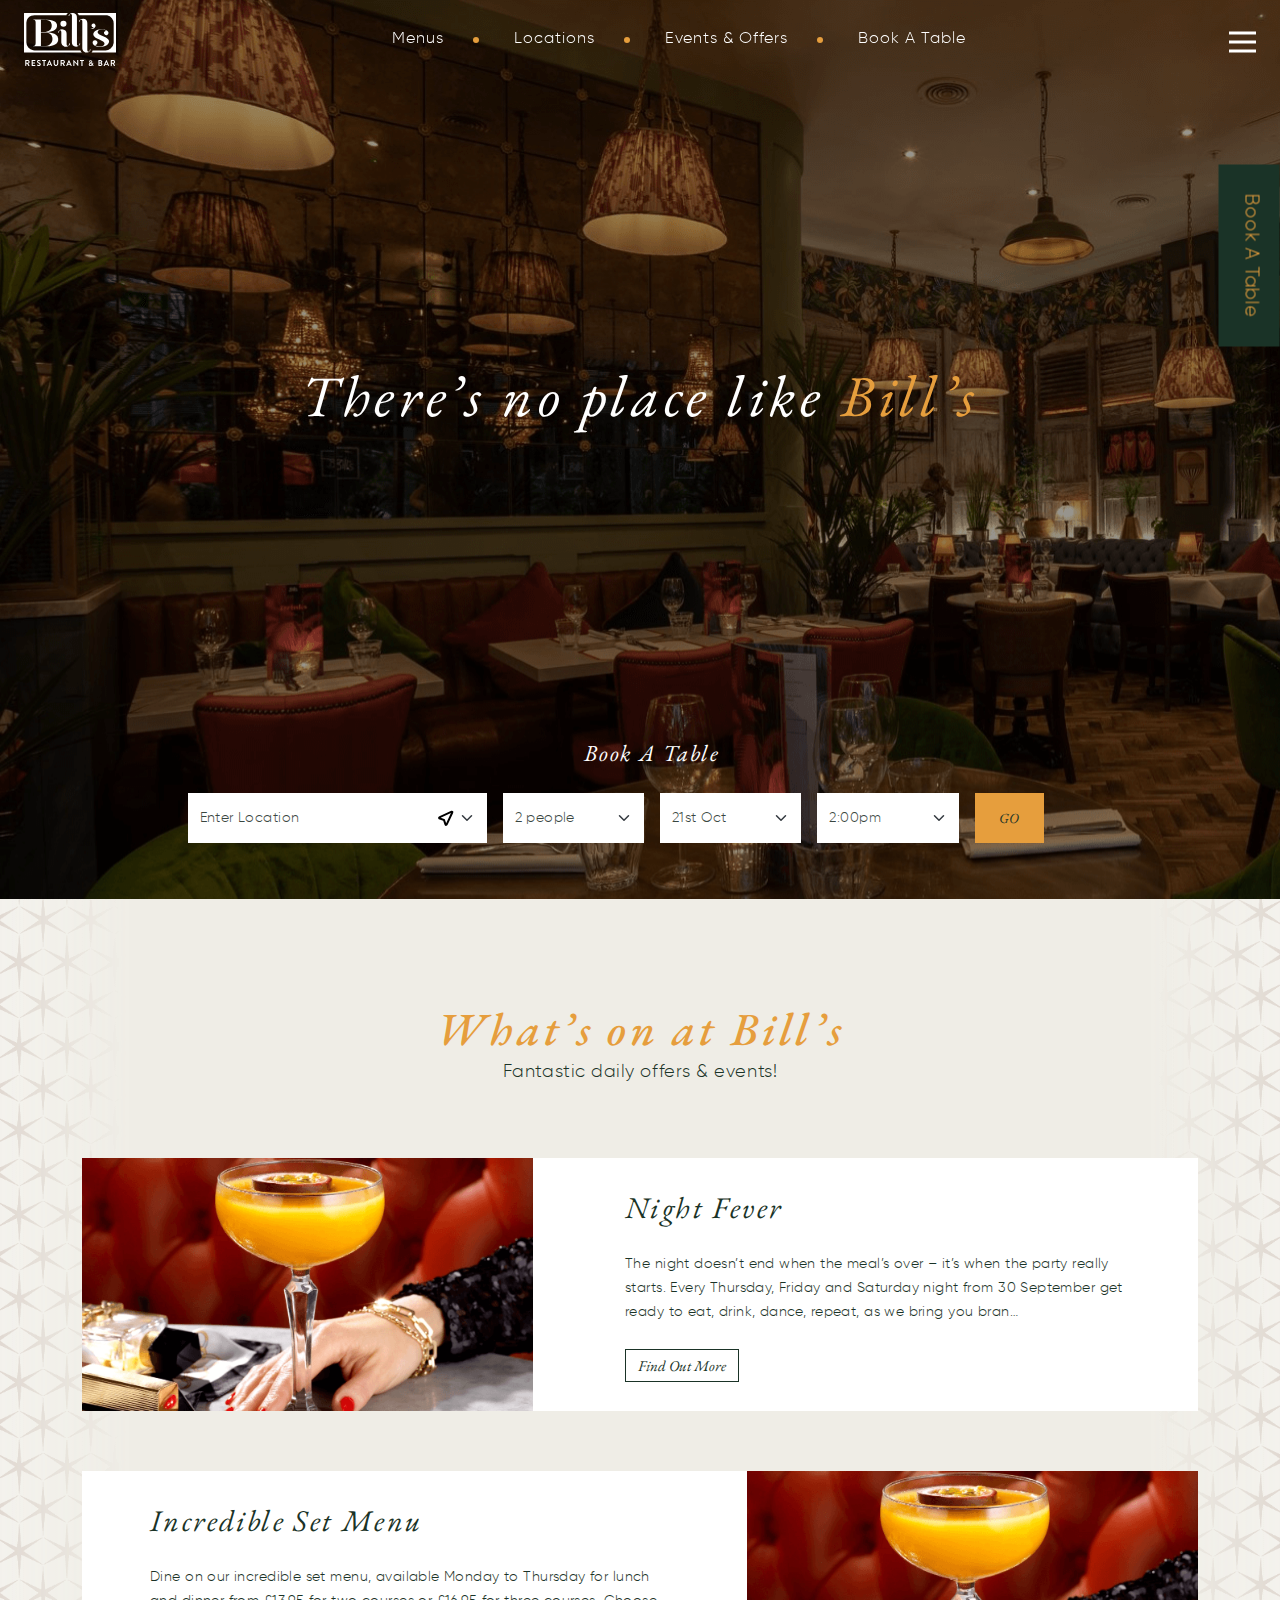
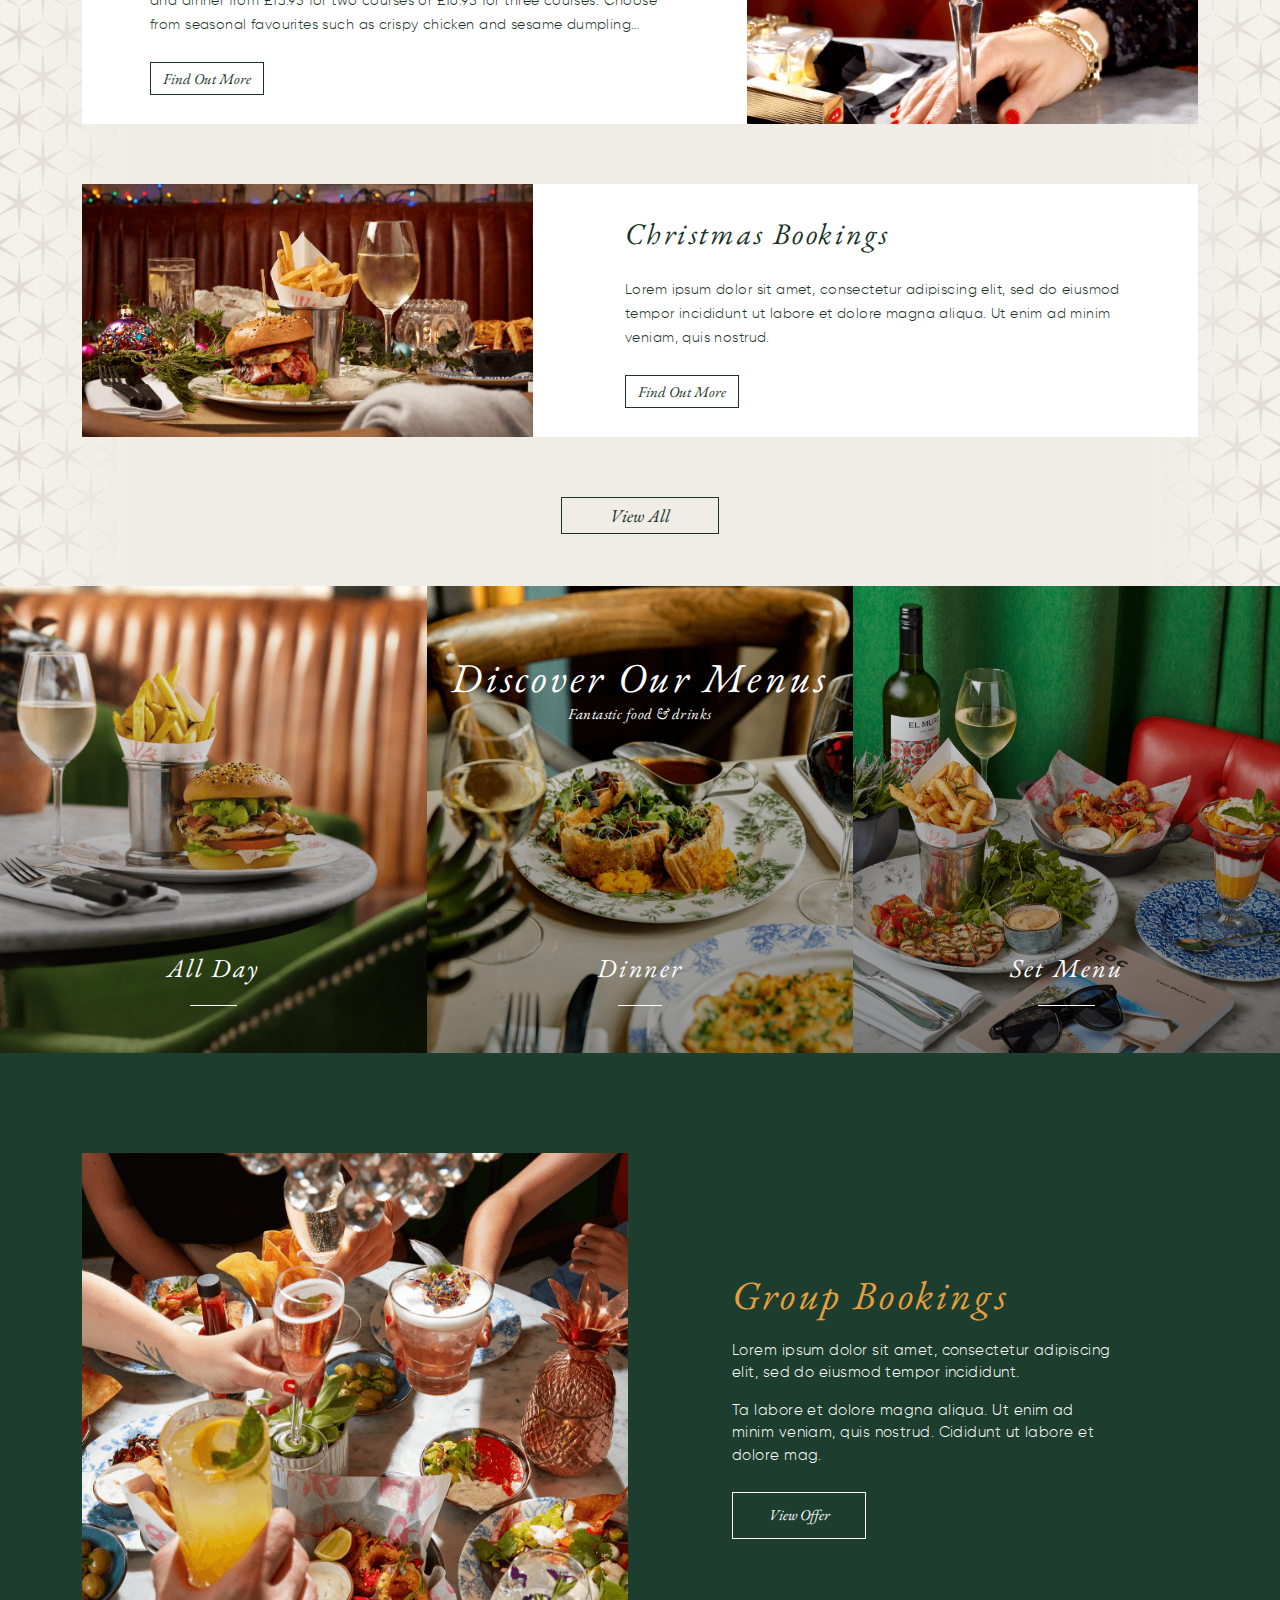
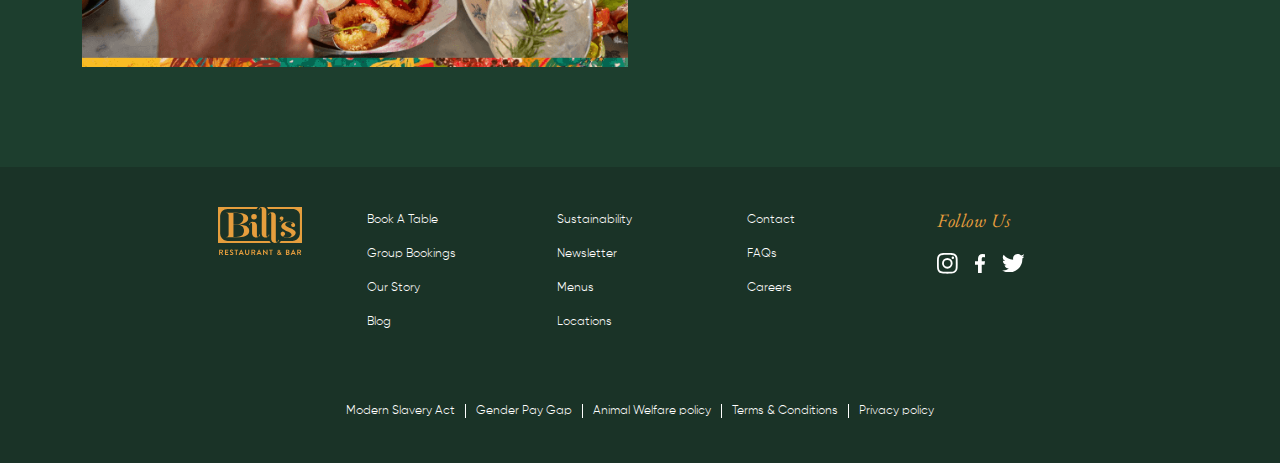
==== index.html @ 78ba0897 "Initial Commit" ====
<!DOCTYPE html>
<html>
	<head>
		<title>Bills</title>
		<meta charset="utf-8">
		<meta name="viewport" content="width=device-width, initial-scale=1, shrink-to-fit=no">
		<!-- <link rel="shortcut icon" href="images/favicon.ico" type="image/x-icon">
		<link rel="icon" href="images/favicon.png" type="image/x-icon"> -->
		<link rel="stylesheet" type="text/css" href="css/bootstrap.min.css">
		<link rel="stylesheet" type="text/css" href="css/stylesheet.css">
		<script type="text/javascript" src="js/jquery-1.12.4.js"></script>
		<script type="text/javascript" src="js/bootstrap.min.js"></script>
		<!-- <script type="text/javascript" src="https://cdnjs.cloudflare.com/ajax/libs/bootstrap-datepicker/1.3.0/js/bootstrap-datepicker.js"></script> -->
		<link href="css/datepicker.css" rel="stylesheet" type="text/css" />
		<!-- <link href="https://cdnjs.cloudflare.com/ajax/libs/bootstrap-datepicker/1.3.0/css/datepicker.css" rel="stylesheet" type="text/css" /> -->
		<script src="js/bootstrap-datepicker.js"></script>
		<!-- <script src="https://cdnjs.cloudflare.com/ajax/libs/bootstrap-datepicker/1.3.0/js/bootstrap-datepicker.js"></script> -->
	</head>
	<body>
		<header>
			<div class="container">
				<div class="row">
					<div class="col-12 col-sm-12 col-md-12  col-lg-12">
						<nav id="navbar_top" class="navbar navbar-light bg-light fixed-top ">
							<div class="container-fluid">
								<a class="navbar-brand" href="javascript:void(0)"><img src="images/logo-header.svg" alt="" /></a>
								<ul class="custom-nav">
									<li> <a href="javascript:void(0)">Menus</a></li>
									<li> <a href="javascript:void(0)">Locations</a></li>
									<li> <a href="javascript:void(0)">Events &#38; Offers</a></li>
									<li> <a href="javascript:void(0)">Book A Table</a></li>
								</ul>
								<button class="navbar-toggler" type="button" data-bs-toggle="offcanvas" data-bs-target="#offcanvasNavbar" aria-controls="offcanvasNavbar">
								<!-- <span class="navbar-toggler-icon"></span> -->
								<img src="images/menu-bar-icon.svg" alt="" />
								</button>
								<div class="offcanvas offcanvas-end" tabindex="-1" id="offcanvasNavbar" aria-labelledby="offcanvasNavbarLabel">
									<div class="offcanvas-header">
										<h5 class="offcanvas-title" id="offcanvasNavbarLabel"></h5>
										<img class="btn-close text-reset" src="images/menu-bar-close-icon.svg" alt="" data-bs-dismiss="offcanvas" aria-label="Close" />
										<!-- <button type="button" class="btn-close text-reset" data-bs-dismiss="offcanvas" aria-label="Close"></button> -->
									</div>
									<div class="offcanvas-body">
										<ul class="navbar-nav justify-content-end flex-grow-1 pe-3">
											<li class="menu-item">
												<a class="nav-link active" aria-current="page" href="javascript:void(0)">Book A Table</a>
											</li>
											<li class="menu-item">
												<a class="nav-link" href="javascript:void(0)">Menus</a>
											</li>
											<li class="menu-item">
												<a class="nav-link" href="javascript:void(0)">Group Bookings</a>
											</li>
											<li class="menu-item">
												<a class="nav-link" href="javascript:void(0)">Night Fever</a>
											</li>
											<li class="menu-item">
												<a class="nav-link" href="javascript:void(0)">Christmas</a>
											</li>
											<li class="menu-item">
												<a class="nav-link" href="javascript:void(0)">Blog</a>
											</li>
											<li class="menu-item">
												<a class="nav-link" href="javascript:void(0)">The Caring Family Foundation</a>
											</li>
											<li class="menu-item">
												<a class="nav-link" href="javascript:void(0)">Careers</a>
											</li>
											<li class="menu-item">
												<a class="nav-link" href="javascript:void(0)">Gift Cards</a>
											</li>
										</ul>
										<ul class="social-section">
											<li>
												<a href="javascript:void(0)">
													<svg xmlns="http://www.w3.org/2000/svg" width="20.671" height="20.671" viewBox="0 0 20.671 20.671">
														<path id="Icon_simple-instagram" data-name="Icon simple-instagram" d="M10.336,0C7.528,0,7.177.013,6.075.062A7.621,7.621,0,0,0,3.566.543,5.061,5.061,0,0,0,1.735,1.735,5.043,5.043,0,0,0,.543,3.566,7.6,7.6,0,0,0,.062,6.075C.01,7.177,0,7.528,0,10.336S.013,13.494.062,14.6a7.626,7.626,0,0,0,.481,2.509,5.069,5.069,0,0,0,1.192,1.831,5.054,5.054,0,0,0,1.831,1.192,7.631,7.631,0,0,0,2.509.481c1.1.052,1.453.062,4.261.062s3.158-.013,4.261-.062a7.649,7.649,0,0,0,2.509-.481,5.282,5.282,0,0,0,3.023-3.023,7.626,7.626,0,0,0,.481-2.509c.052-1.1.062-1.453.062-4.261s-.013-3.158-.062-4.261a7.644,7.644,0,0,0-.481-2.509,5.073,5.073,0,0,0-1.192-1.831A5.036,5.036,0,0,0,17.106.543,7.6,7.6,0,0,0,14.6.062C13.494.01,13.144,0,10.336,0Zm0,1.86c2.759,0,3.088.014,4.177.061a5.7,5.7,0,0,1,1.918.357A3.4,3.4,0,0,1,18.393,4.24a5.707,5.707,0,0,1,.356,1.918c.049,1.09.06,1.418.06,4.177s-.013,3.088-.064,4.177a5.817,5.817,0,0,1-.363,1.918,3.282,3.282,0,0,1-.774,1.19,3.225,3.225,0,0,1-1.189.772,5.749,5.749,0,0,1-1.925.356c-1.1.049-1.42.06-4.185.06s-3.089-.013-4.185-.064A5.861,5.861,0,0,1,4.2,18.383a3.2,3.2,0,0,1-1.188-.774,3.138,3.138,0,0,1-.775-1.189,5.866,5.866,0,0,1-.362-1.925c-.039-1.085-.053-1.42-.053-4.172s.014-3.089.053-4.187a5.859,5.859,0,0,1,.362-1.924,3.064,3.064,0,0,1,.775-1.189A3.057,3.057,0,0,1,4.2,2.249a5.721,5.721,0,0,1,1.913-.363c1.1-.039,1.421-.052,4.185-.052l.039.026Zm0,3.168a5.307,5.307,0,1,0,5.307,5.307A5.307,5.307,0,0,0,10.336,5.028Zm0,8.753a3.445,3.445,0,1,1,3.445-3.445A3.444,3.444,0,0,1,10.336,13.781Zm6.758-8.962a1.24,1.24,0,1,1-1.24-1.239A1.241,1.241,0,0,1,17.094,4.819Z" fill="#fff"/>
													</svg>
												</a>
											</li>
											<li>
												<a href="javascript:void(0)">
													<svg xmlns="http://www.w3.org/2000/svg" width="10.161" height="18.973" viewBox="0 0 10.161 18.973">
														<path id="Icon_awesome-facebook-f" data-name="Icon awesome-facebook-f" d="M11.105,10.672l.527-3.434H8.337V5.01a1.717,1.717,0,0,1,1.936-1.855h1.5V.232A18.265,18.265,0,0,0,9.112,0C6.4,0,4.625,1.645,4.625,4.622V7.239H1.609v3.434H4.625v8.3H8.337v-8.3Z" transform="translate(-1.609)" fill="#fff"/>
													</svg>
												</a>
											</li>
											<li>
												<a href="javascript:void(0)">
													<svg xmlns="http://www.w3.org/2000/svg" width="22.674" height="18.451" viewBox="0 0 22.674 18.451">
														<path id="Icon_ionic-logo-twitter" data-name="Icon ionic-logo-twitter" d="M24.088,6.686a9.4,9.4,0,0,1-2.672.735,4.668,4.668,0,0,0,2.047-2.575,9.244,9.244,0,0,1-2.955,1.129A4.651,4.651,0,0,0,12.46,9.156a4.554,4.554,0,0,0,.12,1.062A13.183,13.183,0,0,1,2.989,5.35a4.661,4.661,0,0,0,1.446,6.218,4.544,4.544,0,0,1-2.114-.581v.058a4.656,4.656,0,0,0,3.733,4.565,4.683,4.683,0,0,1-1.225.163,4.389,4.389,0,0,1-.874-.086A4.659,4.659,0,0,0,8.3,18.92a9.327,9.327,0,0,1-5.78,1.994,9.429,9.429,0,0,1-1.11-.067,13,13,0,0,0,7.121,2.1A13.157,13.157,0,0,0,21.781,9.7c0-.2,0-.4-.014-.6A9.47,9.47,0,0,0,24.088,6.686Z" transform="translate(-1.413 -4.5)" fill="#fff"/>
													</svg>
												</a>
											</li>
										</ul>
										<!-- 	<form class="d-flex">
												<input class="form-control me-2" type="search" placeholder="Search" aria-label="Search">
												<button class="btn btn-outline-success" type="submit">Search</button>
										</form> -->
									</div>
								</div>
							</div>
						</nav>
					</div>
				</div>
			</div>
		</header>
		<section class="section-top">
			<div class="bg-cover"></div>
			<div class="bg-overlay"></div>
			<div class="container">
				<div class="row justify-content-center align-items-center">
					<div class="col-md-12 col-lg-12 col-12">
						<!-- Heading -->
						<h1 class="text-white text-center mb-4 " >
						There’s no place like <span>Bill’s</span>
						</h1>
					</div>
				</div>
				<div class="form-section">
					<div class="title">Book A Table</div>
					<div class="row justify-content-center align-items-center">
						<div class="col-md-10">
							<form action="">
								<div class="row justify-content-center align-items-center">
									<div class="col-12 col-sm-4 col-md-4  col-lg-4">
										<div class="location-arrow">
											<select class="form-select " aria-label="Default select example">
												<option selected>Enter Location</option>
												<option value="1">One</option>
												<option value="2">Two</option>
												<option value="3">Three</option>
											</select>
										</div>
									</div>
									<div class="col-12 col-sm-2 col-md-2  col-lg-2">
										<select class="form-select" aria-label="Default select example">
											<option selected>2 people</option>
											<option value="1">3 people</option>
											<option value="2">4 people</option>
											<option value="3">5 people</option>
										</select>
									</div>
									<div class="col-12 col-sm-2 col-md-2  col-lg-2">
										<select class="form-select" aria-label="Default select example">
											<option selected>21st Oct</option>
											<option value="1">22st Oct</option>
											<option value="2">23st Oct</option>
											<option value="3">24st Oct</option>
										</select>
									</div>
									<div class="col-12 col-sm-2 col-md-2  col-lg-2">
										<select class="form-select" aria-label="Default select example">
											<option selected>2:00pm</option>
											<option value="1">3:00pm</option>
											<option value="2">4:00pm</option>
											<option value="3">5:00pm</option>
										</select>
									</div>
									<div class="col-12 col-md-2">
										<button type="button" class="btn btn-primary"><span>GO</span></button>
									</div>
								</div>
								
							</form>
						</div>
					</div>
					
				</div>
			</div>
			
		</section>

	<div class="wrapper">
		<section class="what-at-bill">
			<div class="heading">
				<h2>What’s on at Bill’s</h2>
				<p>Fantastic daily offers &#38; events!</p>
			</div>
			<div class="container">
				<div class="row">
					<div class="col-12">
						<div class="card">
							<div class="row align-items-center ">
								<div class="col-12 col-sm-4 col-md-6 col-lg-5">
									<div class="img-box">
										<img src="images/night-efver-img.png" alt="" />
									</div>
								</div>
								<div class="col-12 col-sm-4 col-md-6 col-lg-7">
									<div class="inner">
										<div class="title">Night Fever</div>
										<div class="dec">
											The night doesn’t end when the meal’s over – it’s when the party really starts. Every Thursday, Friday and Saturday night from 30 September get ready to eat, drink, dance, repeat, as we bring you bran…
										</div>
										<a class="btn" href="javascript:void(0)"><span>Find Out More</span></a>
									</div>
								</div>
							</div>
						</div>
						<div class="card">
							<div class="row align-items-center">
								<div class="col-12 col-sm-4 col-md-6 col-lg-5">
									<div class="img-box">
										<img src="images/night-efver-img.png" alt="" />
									</div>
								</div>
								<div class="col-12 col-sm-4 col-md-6 col-lg-7">
									<div class="inner">
										<div class="title">Incredible Set Menu</div>
										<div class="dec">
											Dine on our incredible set menu, available Monday to Thursday for lunch and dinner from £13.95 for two courses or £16.95 for three courses. Choose from seasonal favourites such as crispy chicken and sesame dumpling…
										</div>
										<a class="btn" href="javascript:void(0)"><span>Find Out More</span></a>
									</div>
								</div>
							</div>
						</div>
						<div class="card">
							<div class="row align-items-center">
								<div class="col-12 col-sm-4 col-md-6 col-lg-5">
									<div class="img-box">
										<img src="images/christmas-Bookings-img.png" alt="" />
									</div>
								</div>
								<div class="col-12 col-sm-4 col-md-6 col-lg-7">
									<div class="inner">
										<div class="title">Christmas Bookings</div>
										<div class="dec">
											Lorem ipsum dolor sit amet, consectetur adipiscing elit, sed do eiusmod tempor incididunt ut labore et dolore magna aliqua. Ut enim ad minim veniam, quis nostrud.
										</div>
										<a class="btn" href="javascript:void(0)"><span>Find Out More</span></a>
									</div>
								</div>
							</div>
						</div>
					</div>
				</div>
					<div class="row">
						<div class="col-12">
							<div class="view-all-section">
								<a class="btn large" href="javascript:void(0)"><span>View All</span></a>
							</div>
						</div>
					</div>
			</div>
		</section>
		<section class="discover-our-menus">
			<div class="container-fluid">
				<div class="row">
					<div class="col-12 col-sm-4 col-md-4 col-lg-4">
						<div class="dis-box">
							<img src="images/all-day-img.png" alt="" />
							<div class="inner">
									<div class="title"></div>
									<div class="sub-title"></div>
								<div class="info">
									<a href="javascript:void(0)">	<span>All Day</span></a>
								</div>
							</div>
						</div>
					</div>
					<div class="col-12 col-sm-4 col-md-4 col-lg-4">
						<div class="dis-box">
							<img src="images/dinner-img.png" alt="" />
							<div class="inner">
									<div class="title">Discover Our Menus</div>
									<div class="sub-title">Fantastic food & drinks</div>
								<div class="info">
									<a href="javascript:void(0)">	<span>Dinner</span></a>
								</div>
							</div>
						</div>
					</div>
					<div class="col-12 col-sm-4 col-md-4 col-lg-4">
						<div class="dis-box">
							<img src="images/set-menu-img.png" alt="" />
							<div class="inner">
									<div class="title"></div>
									<div class="sub-title"></div>
								<div class="info">
									<a href="javascript:void(0)">	<span>Set Menu</span></a>
								</div>
							</div>
						</div>
					</div>
				</div>
			</div>
		</section>
		<section class="group-booking">
			<div class="container">
				<div class="row align-items-center">
					<div class="col-12 col-sm-6 col-md-6 col-lg-6">
						<div class="img-box">
							<img src="images/group-booking-img.png" alt="" />
						</div>
					</div>
					<div class="col-12 col-sm-6 col-md-6 col-lg-6">
						<div class="inner">
							<div class="info">
							<div class="title">Group Bookings</div>
								<p>
									Lorem ipsum dolor sit amet, consectetur adipiscing elit, sed do eiusmod tempor incididunt.
								</p>
								<p>
									Ta labore et dolore magna aliqua. Ut enim ad minim veniam, quis nostrud. Cididunt ut labore et dolore mag.
								</p>
								<p>
									<a href="javascript:void(0)" class="btn"><span>View Offer</span></a>
								</p>
							</div>
						</div>
					</div>
				</div>
			</div>
		</section>
	</div>
<footer>
	<div class="container">
		<div class="row justify-content-center">
			<div class="col-12 col-sm-2 col-md-2 col-lg-2">
				<div class="footer-logo">
					<a href="javascript:void(0)">
						<img src="images/footer-logo.svg" alt="" />
					</a>
				</div>
			</div>
			<div class="col-12 col-sm-2 col-md-2 col-lg-2">
				<ul>
					<li><a href="javascript:void(0)">Book A Table</a></li>
					<li><a href="javascript:void(0)">Group Bookings</a></li>
					<li><a href="javascript:void(0)">Our Story</a></li>
					<li><a href="javascript:void(0)">Blog</a></li>
				</ul>
			</div>
			<div class="col-12 col-sm-2 col-md-2 col-lg-2">
				<ul>
					<li><a href="javascript:void(0)">Sustainability</a></li>
					<li><a href="javascript:void(0)">Newsletter</a></li>
					<li><a href="javascript:void(0)">Menus</a></li>
					<li><a href="javascript:void(0)">Locations</a></li>
				</ul>
			</div>
			<div class="col-12 col-sm-2 col-md-2 col-lg-2">
				<ul>
					<li><a href="javascript:void(0)">Contact</a></li>
					<li><a href="javascript:void(0)">FAQs</a></li>
					<li><a href="javascript:void(0)">Careers</a></li>
				</ul>
			</div>
			<div class="col-12 col-sm-2 col-md-2 col-lg-2">
				<div class="title">Follow Us</div>
				<ul class="social-section">
					<li>
						<a href="javascript:void(0)">
							<svg xmlns="http://www.w3.org/2000/svg" width="20.671" height="20.671" viewBox="0 0 20.671 20.671">
								<path id="Icon_simple-instagram" data-name="Icon simple-instagram" d="M10.336,0C7.528,0,7.177.013,6.075.062A7.621,7.621,0,0,0,3.566.543,5.061,5.061,0,0,0,1.735,1.735,5.043,5.043,0,0,0,.543,3.566,7.6,7.6,0,0,0,.062,6.075C.01,7.177,0,7.528,0,10.336S.013,13.494.062,14.6a7.626,7.626,0,0,0,.481,2.509,5.069,5.069,0,0,0,1.192,1.831,5.054,5.054,0,0,0,1.831,1.192,7.631,7.631,0,0,0,2.509.481c1.1.052,1.453.062,4.261.062s3.158-.013,4.261-.062a7.649,7.649,0,0,0,2.509-.481,5.282,5.282,0,0,0,3.023-3.023,7.626,7.626,0,0,0,.481-2.509c.052-1.1.062-1.453.062-4.261s-.013-3.158-.062-4.261a7.644,7.644,0,0,0-.481-2.509,5.073,5.073,0,0,0-1.192-1.831A5.036,5.036,0,0,0,17.106.543,7.6,7.6,0,0,0,14.6.062C13.494.01,13.144,0,10.336,0Zm0,1.86c2.759,0,3.088.014,4.177.061a5.7,5.7,0,0,1,1.918.357A3.4,3.4,0,0,1,18.393,4.24a5.707,5.707,0,0,1,.356,1.918c.049,1.09.06,1.418.06,4.177s-.013,3.088-.064,4.177a5.817,5.817,0,0,1-.363,1.918,3.282,3.282,0,0,1-.774,1.19,3.225,3.225,0,0,1-1.189.772,5.749,5.749,0,0,1-1.925.356c-1.1.049-1.42.06-4.185.06s-3.089-.013-4.185-.064A5.861,5.861,0,0,1,4.2,18.383a3.2,3.2,0,0,1-1.188-.774,3.138,3.138,0,0,1-.775-1.189,5.866,5.866,0,0,1-.362-1.925c-.039-1.085-.053-1.42-.053-4.172s.014-3.089.053-4.187a5.859,5.859,0,0,1,.362-1.924,3.064,3.064,0,0,1,.775-1.189A3.057,3.057,0,0,1,4.2,2.249a5.721,5.721,0,0,1,1.913-.363c1.1-.039,1.421-.052,4.185-.052l.039.026Zm0,3.168a5.307,5.307,0,1,0,5.307,5.307A5.307,5.307,0,0,0,10.336,5.028Zm0,8.753a3.445,3.445,0,1,1,3.445-3.445A3.444,3.444,0,0,1,10.336,13.781Zm6.758-8.962a1.24,1.24,0,1,1-1.24-1.239A1.241,1.241,0,0,1,17.094,4.819Z" fill="#fff"/>
							</svg>
						</a>
					</li>
					<li>
						<a href="javascript:void(0)">
							<svg xmlns="http://www.w3.org/2000/svg" width="10.161" height="18.973" viewBox="0 0 10.161 18.973">
								<path id="Icon_awesome-facebook-f" data-name="Icon awesome-facebook-f" d="M11.105,10.672l.527-3.434H8.337V5.01a1.717,1.717,0,0,1,1.936-1.855h1.5V.232A18.265,18.265,0,0,0,9.112,0C6.4,0,4.625,1.645,4.625,4.622V7.239H1.609v3.434H4.625v8.3H8.337v-8.3Z" transform="translate(-1.609)" fill="#fff"/>
							</svg>
						</a>
					</li>
					<li>
						<a href="javascript:void(0)">
							<svg xmlns="http://www.w3.org/2000/svg" width="22.674" height="18.451" viewBox="0 0 22.674 18.451">
								<path id="Icon_ionic-logo-twitter" data-name="Icon ionic-logo-twitter" d="M24.088,6.686a9.4,9.4,0,0,1-2.672.735,4.668,4.668,0,0,0,2.047-2.575,9.244,9.244,0,0,1-2.955,1.129A4.651,4.651,0,0,0,12.46,9.156a4.554,4.554,0,0,0,.12,1.062A13.183,13.183,0,0,1,2.989,5.35a4.661,4.661,0,0,0,1.446,6.218,4.544,4.544,0,0,1-2.114-.581v.058a4.656,4.656,0,0,0,3.733,4.565,4.683,4.683,0,0,1-1.225.163,4.389,4.389,0,0,1-.874-.086A4.659,4.659,0,0,0,8.3,18.92a9.327,9.327,0,0,1-5.78,1.994,9.429,9.429,0,0,1-1.11-.067,13,13,0,0,0,7.121,2.1A13.157,13.157,0,0,0,21.781,9.7c0-.2,0-.4-.014-.6A9.47,9.47,0,0,0,24.088,6.686Z" transform="translate(-1.413 -4.5)" fill="#fff"/>
							</svg>
						</a>
					</li>
				</ul>
			</div>
		</div>
		<div class="row justify-content-center">
			<div class="col-12">
				<ul class="bottom-nav">
					<li><a href="javascript:void(0)">Modern Slavery Act</a></li>
					<li><a href="javascript:void(0)">Gender Pay Gap</a></li>
					<li><a href="javascript:void(0)">Animal Welfare policy</a></li>
					<li><a href="javascript:void(0)">Terms & Conditions</a></li>
					<li><a href="javascript:void(0)">Privacy policy</a></li>
				</ul>
			</div>
		</div>
	</div>
</footer>
<a href="javascript:void(0)" class="book-table-btn" data-bs-toggle="modal" data-bs-target="#exampleModalCenteredScrollable">Book A Table</a>
<div class="modal fade book-table-popup" id="exampleModalCenteredScrollable" tabindex="-1" aria-labelledby="exampleModalCenteredScrollableTitle"  aria-hidden="true">
  <div class="modal-dialog modal-dialog-centered modal-dialog-scrollable modal-fullscreen">
    <div class="modal-content">
      <div class="modal-header">
        <h5 class="modal-title" id="exampleModalCenteredScrollableTitle"></h5>
        <button type="button" class="btn-close" data-bs-dismiss="modal" aria-label="Close">
        	<svg fill="#e69e3d" xmlns="http://www.w3.org/2000/svg"  viewBox="0 0 24 24" width="96px" height="96px"><path d="M 4.7070312 3.2929688 L 3.2929688 4.7070312 L 10.585938 12 L 3.2929688 19.292969 L 4.7070312 20.707031 L 12 13.414062 L 19.292969 20.707031 L 20.707031 19.292969 L 13.414062 12 L 20.707031 4.7070312 L 19.292969 3.2929688 L 12 10.585938 L 4.7070312 3.2929688 z"/></svg>
        </button>
      </div>
      <div class="modal-body">
      	<div class="continer">
      		<div class="row justify-content-center align-items-center">
      			<div class="col-12 col-sm-12 col-md-12 col-lg-12 col-xl-10">
      				<form action="">
      					<div class="row justify-content-center align-items-center">
      						<div class="col-12 col-sm-3 col-md-6 col-lg-3">
      							<div class="mb-3">
      							  <label for="formGroupExampleInput" class="form-label">Table Size</label>
      							  <select class="form-select form-select-lg mb-3" aria-label=".form-select-lg example">
      							    <option selected>2 people</option>
      							    <option value="1">3 people</option>
      							    <option value="2">4 people</option>
      							    <option value="3">5 people</option>
      							  </select>
      							  <span class="bor-bottom"></span>
      							</div>
      						</div>
      						<div class="col-12 col-sm-3 col-md-6 col-lg-3">

      							<div class="mb-3">
      								<label for="formGroupExampleInput" class="form-label">Date</label>
      								<div id="datepicker" class="input-group date lg mb-3" data-date-format="mm-dd-yyyy">
      								    <input class="form-control " type="text" readonly />
      								    <span class="input-group-addon"><i class="glyphicon glyphicon-calendar"></i></span>
      								</div>
      								<span class="bor-bottom"></span>
      							</div>
      						</div>
      						<div class="col-12 col-sm-3 col-md-6 col-lg-3">
      							<div class="mb-3">
      							  <label for="formGroupExampleInput" class="form-label">Time</label>
      							  <select class="form-select form-select-lg mb-3" aria-label=".form-select-lg example">
      							    <option selected>7:00pm</option>
      							    <option value="1">8:00pm</option>
      							    <option value="2">9:00pm</option>
      							    <option value="3">10:00pm</option>
      							    <option value="3">11:00pm</option>
      							    <option value="3">12:00pm</option>
      							  </select>
      							  <span class="bor-bottom"></span>
      							</div>
      						</div>
      						<div class="col-12 col-sm-3 col-md-6 col-lg-3">
      							<div class="mb-3">
      							  <label for="formGroupExampleInput" class="form-label">Location</label>
      							  <select class="form-select form-select-lg mb-3" aria-label=".form-select-lg example">
      							    <option selected>Bath</option>
      							    <option value="1">- London</option>
      							    <option value="2">Chiswick</option>
      							    <option value="3">Clink Street</option>
      							    <option value="4">Covent Garden</option>
      							    <option value="5">Ealing</option>
      							    <option value="6">Baker Street</option>
      							  </select>
      							  <span class="bor-bottom"></span>
      							</div>
      						</div>
      						<div class="col-12"><button class="btn"><span>Find A Table</span></button></div>
      					</div>
      				</form>
      			</div>
      		</div>
	       	
      	</div>
      </div>
      <div class="modal-footer">
        <a href="javascript:void(0)"><img src="images/footer-logo.svg" alt="" /></a>
        <p>For bookings of 8+ people please enquire here.</p>
      </div>
    </div>
  </div>
</div>
		<script type="text/javascript">
			// datepicker js
			$(function () {
			  $("#datepicker").datepicker({ 
			        autoclose: true, 
			        todayHighlight: true
			  }).datepicker('update', new Date());
			});
			// datepicker js

			$(window).resize(function(){
			 navset();

			});

			navset();
			  function navset(){
			    if ($(window).width() > 300) {
			        $(window).scroll(function(){  
			    if ($(this).scrollTop() > 100) {
			        $('#navbar_top').addClass("sticky");
			        // add padding top to show content behind navbar
			        //$('body').css('padding-top', $('.topbar').outerHeight() + 'px');
			      }else{
			        $('#navbar_top').removeClass("sticky");
			         // remove padding top from body
			        //$('body').css('padding-top', '0');
			      }  
			    });
			} // end if
			  }

			  var width=window.innerWidth;
			  function resiz_header_height(){
			  var height = (window.innerWidth * 200) / width;
			  $('.section-top').css('min-height', height + 'px');
			  }
			  $(document).ready(function(){
			  resiz_header_height();
			  $(window).resize(resiz_header_height);
			  });


		</script>
		
	</body>
</html>
---- css/stylesheet.css ----
:root {
/* Colors: */
--white:#ffffff;
--black:#000000;
--black-light:#1a3327;
--green-color:#1D3E2E ;
--yellow-color:#e69e3d;
--gray-color:#394640;
--bg-color:#efede6;
--date-picker-old-color:#B5751E;
    /* Font/text values */
--font-family-eb-garamond:EB Garamond;
--font-family-gilroy: Gilroy;
--font-style-normal: normal;
--font-style-italic: italic;
--font-weight-bold: bold;
--font-weight-normal: normal;
--font-size-16: 16px;
--font-size-18: 18px;
--font-size-22: 22px;
--font-size-40: 40px;
--character-spacing-0: 0px;
--line-spacing-28: 28px;
--line-spacing-35: 35px;
--line-spacing-100: 100px;

}

@font-face {
    font-family: 'EB Garamond';
    src: url('../fonts/EBGaramond-Bold.eot');
    src: url('../fonts/EBGaramond-Bold.eot?#iefix') format('embedded-opentype'),
        url('../fonts/EBGaramond-Bold.woff2') format('woff2'),
        url('../fonts/EBGaramond-Bold.woff') format('woff'),
        url('../fonts/EBGaramond-Bold.ttf') format('truetype'),
        url('../fonts/EBGaramond-Bold.svg#EBGaramond-Bold') format('svg');
    font-weight: bold;
    font-style: normal;
    font-display: swap;
}

@font-face {
    font-family: 'EB Garamond';
    src: url('../fonts/EBGaramond-BoldItalic.eot');
    src: url('../fonts/EBGaramond-BoldItalic.eot?#iefix') format('embedded-opentype'),
        url('../fonts/EBGaramond-BoldItalic.woff2') format('woff2'),
        url('../fonts/EBGaramond-BoldItalic.woff') format('woff'),
        url('../fonts/EBGaramond-BoldItalic.ttf') format('truetype'),
        url('../fonts/EBGaramond-BoldItalic.svg#EBGaramond-BoldItalic') format('svg');
    font-weight: bold;
    font-style: italic;
    font-display: swap;
}

@font-face {
    font-family: 'EB Garamond';
    src: url('../fonts/EBGaramond-ExtraBold.eot');
    src: url('../fonts/EBGaramond-ExtraBold.eot?#iefix') format('embedded-opentype'),
        url('../fonts/EBGaramond-ExtraBold.woff2') format('woff2'),
        url('../fonts/EBGaramond-ExtraBold.woff') format('woff'),
        url('../fonts/EBGaramond-ExtraBold.ttf') format('truetype'),
        url('../fonts/EBGaramond-ExtraBold.svg#EBGaramond-ExtraBold') format('svg');
    font-weight: bold;
    font-style: normal;
    font-display: swap;
}

@font-face {
    font-family: 'EB Garamond';
    src: url('../fonts/EBGaramond-Medium.eot');
    src: url('../fonts/EBGaramond-Medium.eot?#iefix') format('embedded-opentype'),
        url('../fonts/EBGaramond-Medium.woff2') format('woff2'),
        url('../fonts/EBGaramond-Medium.woff') format('woff'),
        url('../fonts/EBGaramond-Medium.ttf') format('truetype'),
        url('../fonts/EBGaramond-Medium.svg#EBGaramond-Medium') format('svg');
    font-weight: 500;
    font-style: normal;
    font-display: swap;
}

@font-face {
    font-family: 'EB Garamond';
    src: url('../fonts/EBGaramond-Italic.eot');
    src: url('../fonts/EBGaramond-Italic.eot?#iefix') format('embedded-opentype'),
        url('../fonts/EBGaramond-Italic.woff2') format('woff2'),
        url('../fonts/EBGaramond-Italic.woff') format('woff'),
        url('../fonts/EBGaramond-Italic.ttf') format('truetype'),
        url('../fonts/EBGaramond-Italic.svg#EBGaramond-Italic') format('svg');
    font-weight: normal;
    font-style: italic;
    font-display: swap;
}

@font-face {
    font-family: 'EB Garamond';
    src: url('../fonts/EBGaramond-ExtraBoldItalic.eot');
    src: url('../fonts/EBGaramond-ExtraBoldItalic.eot?#iefix') format('embedded-opentype'),
        url('../fonts/EBGaramond-ExtraBoldItalic.woff2') format('woff2'),
        url('../fonts/EBGaramond-ExtraBoldItalic.woff') format('woff'),
        url('../fonts/EBGaramond-ExtraBoldItalic.ttf') format('truetype'),
        url('../fonts/EBGaramond-ExtraBoldItalic.svg#EBGaramond-ExtraBoldItalic') format('svg');
    font-weight: bold;
    font-style: italic;
    font-display: swap;
}

@font-face {
    font-family: 'EB Garamond';
    src: url('../fonts/EBGaramond-Regular.eot');
    src: url('../fonts/EBGaramond-Regular.eot?#iefix') format('embedded-opentype'),
        url('../fonts/EBGaramond-Regular.woff2') format('woff2'),
        url('../fonts/EBGaramond-Regular.woff') format('woff'),
        url('../fonts/EBGaramond-Regular.ttf') format('truetype'),
        url('../fonts/EBGaramond-Regular.svg#EBGaramond-Regular') format('svg');
    font-weight: normal;
    font-style: normal;
    font-display: swap;
}

@font-face {
    font-family: 'EB Garamond';
    src: url('../fonts/EBGaramond-MediumItalic.eot');
    src: url('../fonts/EBGaramond-MediumItalic.eot?#iefix') format('embedded-opentype'),
        url('../fonts/EBGaramond-MediumItalic.woff2') format('woff2'),
        url('../fonts/EBGaramond-MediumItalic.woff') format('woff'),
        url('../fonts/EBGaramond-MediumItalic.ttf') format('truetype'),
        url('../fonts/EBGaramond-MediumItalic.svg#EBGaramond-MediumItalic') format('svg');
    font-weight: 500;
    font-style: italic;
    font-display: swap;
}

@font-face {
    font-family: 'EB Garamond';
    src: url('../fonts/EBGaramond-SemiBold.eot');
    src: url('../fonts/EBGaramond-SemiBold.eot?#iefix') format('embedded-opentype'),
        url('../fonts/EBGaramond-SemiBold.woff2') format('woff2'),
        url('../fonts/EBGaramond-SemiBold.woff') format('woff'),
        url('../fonts/EBGaramond-SemiBold.ttf') format('truetype'),
        url('../fonts/EBGaramond-SemiBold.svg#EBGaramond-SemiBold') format('svg');
    font-weight: 600;
    font-style: normal;
    font-display: swap;
}

@font-face {
    font-family: 'EB Garamond';
    src: url('../fonts/EBGaramond-SemiBoldItalic.eot');
    src: url('../fonts/EBGaramond-SemiBoldItalic.eot?#iefix') format('embedded-opentype'),
        url('../fonts/EBGaramond-SemiBoldItalic.woff2') format('woff2'),
        url('../fonts/EBGaramond-SemiBoldItalic.woff') format('woff'),
        url('../fonts/EBGaramond-SemiBoldItalic.ttf') format('truetype'),
        url('../fonts/EBGaramond-SemiBoldItalic.svg#EBGaramond-SemiBoldItalic') format('svg');
    font-weight: 600;
    font-style: italic;
    font-display: swap;
}

@font-face {
    font-family: 'Gilroy';
    src: url('../fonts/Gilroy-Light.eot');
    src: url('../fonts/Gilroy-Light.eot?#iefix') format('embedded-opentype'),
        url('../fonts/Gilroy-Light.woff2') format('woff2'),
        url('../fonts/Gilroy-Light.woff') format('woff'),
        url('../fonts/Gilroy-Light.ttf') format('truetype'),
        url('../fonts/Gilroy-Light.svg#Gilroy-Light') format('svg');
    font-weight: 300;
    font-style: normal;
    font-display: swap;
}
body{  
 font-family: var(--font-family-gilroy);
 background: var(--bg-color);
}


header ul.custom-nav{
	list-style: none;
	margin:0px;
	padding: 0px;
	display: flex;
}
header ul.custom-nav li{
	padding:0px 35px 0px;
	position: relative;

}
header ul.custom-nav li:before{
	content: '';
	    position: absolute;
	   top:10px;
	   right: 0px;
	   width: 6px;
	   height: 6px;
	   border-radius: 100%;
	   background:var(--yellow-color) 0% 0% no-repeat padding-box;
	    opacity:1;

}
header ul.custom-nav li:last-child:before{
	display: none;
}
header ul.custom-nav li a{ 
	letter-spacing: 0.96px;
	color: var(--white);
	opacity: 1;
	text-decoration: none;
	outline: none;
	font-size: 16px;
	line-height: 19px;
	font-weight: 300;
	position: relative;
	padding-bottom:10px;
 }
 header ul.custom-nav li a:after{
 	content: '';
 	position: absolute;
 	width: 100%;
 	height: 2px;
 	background: none;
 	bottom: 0px;
 	left: 0px;
 	opacity: 1;
 	transition: 0.5s transform ease;
 	 transform: scale3d(0,1,1);
 	 transform-origin: 0 50%;
 	 transform-origin: 50% 50%;

 }
 header ul.custom-nav li a:hover:after, header ul.custom-nav li a:active:after, header ul.custom-nav li.active a:after{
 	content: '';
 	position: absolute;
 	width: 100%;
 	height: 2px;
 	background: var(--white);
 	bottom: 0px;
 	left: 0px;
 	opacity: 1;
 	transform: scale3d(1,1,1);

 }
 header nav.navbar.navbar-light.bg-light.fixed-top {
 	background-color: transparent !important;
 	 transition: all 0.5s;
 }
  header nav.navbar.navbar-light.bg-light.fixed-top.sticky{
  	background-color: rgba(0,0,0,0.7) !important;
  }
 header nav.navbar.navbar-light.bg-light.fixed-top button.navbar-toggler {
     outline: none;
     box-shadow: none;
     margin: 0px;
     padding: 0px;
     border: none;
 }
 header nav.navbar.navbar-light.bg-light.fixed-top button.navbar-toggler img{
 	color:var(--white);
 	width: 30px;
 }
 header .offcanvas-header img.btn-close{
 	fill:var(--white);
 	width: 30px;
 	height: auto;
 	cursor: pointer;
 	background: none;
 	opacity: 0.9;
 }
  header .offcanvas ul {
     text-align: center;
 }
 header .offcanvas ul.navbar-nav li a {
     letter-spacing: 2.8px;
     color: var(--white) !important;
     opacity: 1;
     font-size: 25px;
     font-family: var(--font-family-eb-garamond);
     font-weight: var(--font-weight-normal);
     font-style: var(--font-style-italic);
     border-bottom: 1px solid transparent;
     display: inline-block;
     position: relative;
       -webkit-transition: all 0.3s;
     	-moz-transition: all 0.3s;
       -o-transition: all 0.3s;
     	transition: all 0.3s;
        text-decoration: none;
 }
 header .offcanvas ul.navbar-nav li a:hover, 
 header .offcanvas ul.navbar-nav li a:focus{
 	color:var(--yellow-color) !important;
 	padding-bottom:15px;
 	transform: scale3d(1,1,1);
 }
 header .offcanvas ul.navbar-nav li a:after{
 	content: '';
 	position: absolute;
 	width: 100%;
 	height: 2px;
 	background: none;
 	bottom: 0px;
 	left: 0px;
 	opacity: 1;
 	transition: 0.5s transform ease;
 	 transform: scale3d(0,1,1);
 	 transform-origin: 0 50%;
 	 transform-origin: 50% 50%;
 	   -webkit-transition: all 0.3s;
 	 	-moz-transition: all 0.3s;
 	   -o-transition: all 0.3s;
 	 	transition: all 0.3s;

 }
 header .offcanvas ul.navbar-nav li a:hover:after, header .offcanvas ul.navbar-nav li a:active:after, header .offcanvas ul.navbar-nav li.active a:after{
 	content: '';
 	position: absolute;
 	width: 100%;
 	height: 2px;
 	background: var(--yellow-color);
 	bottom: 0px;
 	left: 0px;
 	opacity: 1;
 	transform: scale3d(1,1,1);

 }



 header .offcanvas ul.social-section {
     list-style: none;
     display: flex;
     justify-content: center;
     position: relative;
     padding: 50px 0px 0px;
 }

 header .offcanvas ul.social-section:after {
     content: '';
     position: absolute;
     top: 20px;
     left: 0;
     right: 0;
     margin: 0 auto;
     width: 85px;
     height: 1px;
     background: #fff;
     opacity: 0.1;
 }
 header .offcanvas ul.social-section li {
     padding: 0px 17px;
 }

 header .offcanvas ul.social-section li a svg path{
 	fill:var(--yellow-color);
 	  -webkit-transition: all 0.3s;
 		-moz-transition: all 0.3s;
 	  -o-transition: all 0.3s;
 		transition: all 0.3s;
 }
 header .offcanvas ul.social-section li a:hover svg path, 
 header .offcanvas ul.social-section li a:hover svg path{
 	fill:var(--white);
 	/*opacity: 0.8;*/
 	outline: none;
 }
 .offcanvas.show, .offcanvas{
 	width: 100%;
 	background: var(--black-light);
 	color:var(--white);
 	/*background-image: url(../images/menu-popup-bg.png) 0% 0% no-repeat padding-box;*/
 	/*background-image:url(../images/menu-popup-bg.png);*/
 }
 .offcanvas:before{
 	content: '';
 	position: absolute;
 	top: 0px;
 	left: 0px;
 	width: 100%;
 	height: 100%;
 	background-image:url(../images/menu-popup-bg.png);
 	opacity: 0.1;
 }
 .section-top{
 	position: relative;
    padding-top: calc(7.5rem + 5.8125rem);
    padding-bottom: 2.9rem;
 }
  .section-top .bg-cover{
  	position: absolute;
    top: 0;
    bottom: 0;
    left: 0;
    right: 0;
    background-repeat: no-repeat;
    background-position: center center;
    background-size: cover;
    background: url(../images/header-bg.png);
    /*min-height: calc(100vh - 7.5rem * 2 - 5.8125rem);*/
    /*min-height: 1080px;*/
 }
 .section-top .bg-overlay {
     position: absolute;
     top: 0;
     bottom: 0;
     left: 0;
     right: 0;
 }
  .section-top .bg-overlay:before {
     content: '';
     position: absolute;
     top: 0;
     bottom: 0;
     left: 0;
     right: 0;
     background:var(--black) 0% 0% no-repeat padding-box;
     opacity:0.4;
 }
.section-top .container{
	position: relative;
}
/*.section-top .container .row {*/
.section-top .container {
    /*min-height: calc(100vh - 7.5rem * 2 - 5.8125rem);*/
    min-height: calc(100vh - 7.5rem * 2 - 1.25rem);
}
.section-top h1{
	letter-spacing: 4.64px;
	color: var(--white);
	font-size: 58px;
	line-height: 75px;
	font-family: var(--font-family-eb-garamond);
	font-weight: var(--font-weight-normal);
	font-style: var(--font-style-italic);
	padding-top:13%;
}
.section-top h1 span{
	color:var(--yellow-color);
}
.section-top .title {
    text-align: center;
    letter-spacing: 1.84px;
    color: var(--white);
	font-family: var(--font-family-eb-garamond);
    font-style: var(--font-style-italic);
    font-weight: var(--font-normal-normal);
    opacity: 1;
    padding: 0px 0px 23px;
    font-size: 23px;
}
.section-top .form-section{
	position: absolute;
	bottom:10px;
	max-width: 1320px;
	width: 100%;
	padding-right:15px;
	padding-left:15px;
	margin-right: auto;
	margin-left: auto;
}
.section-top .form-section select{
	border-radius: 0px;
	text-align: left;
	letter-spacing: 0.42px;
	color:var(--gray-color);
	opacity: 1;
	font-size: 14px;
	line-height: 23px;
	height: 50px;
	outline: 0;
	outline-offset: 0;
	border:none;
	box-shadow: none;
}
.section-top .form-section .col-12{
	padding: 0px 8px;
}
.section-top .form-section button{
	height: 50px;
	border-radius: 0px;
	background: var(--yellow-color);
	border:none;
	box-shadow: none;
	outline: none;
	padding-left:24px;
	padding-right:24px;
	position: relative;
	font-size: 14px;
	letter-spacing: 0.42px;
	position: relative;
	outline: 0;
	outline-offset: 0;
	border:none;
	box-shadow: none;
}
.section-top .form-section button:hover, .section-top .form-section button:focus, .section-top .form-section button:active:focus{
	outline: 0;
	outline-offset: 0;
	border:none;
	box-shadow: none;
}
.section-top .form-section button::before {
    bottom: 0;
    left: 0;
    right: 0;
    height: 0%;
    width: 100%;
    position: absolute;
        content: "";
}
.section-top .form-section button::after{
	position: absolute;
	    content: "";
}
.section-top .form-section button:hover::before {
	height: 100%;
    width: 100%;
    background:var(--black-light);
    transition: 0.3s ease-out;
    height: 100%;
}
.section-top .form-section span{
	position: relative;
}

.wrapper{
	padding: 100px 0px 0px;
	position: relative;
	background: var(--bg-color) padding-box;
	z-index: 1;
}
.wrapper:after{
	content:'';
	position: absolute;
	right: 0px;
	top: 0px;
	background: url(../images/body-right-bg.png);
	background-repeat: repeat;
	width: 129px;
	height: 100%;
	opacity: 1;
	z-index:-1;
}
.wrapper:before{
	content:'';
	position: absolute;
	left: 0px;
	top: 0px;
	background: url(../images/body-left-bg.png);
	background-repeat: repeat;
	width: 129px;
	height: 100%;
	opacity: 1;
	z-index:-1;
}
.what-at-bill .heading{
	padding: 0px 0px 72px;
}
.what-at-bill .heading h2{
	letter-spacing: 3.68px;
	color: var(--yellow-color);
	font-size: 46px;
	opacity: 1;
	line-height: 60px;
	font-family: var(--font-family-eb-garamond);
	font-style: var(--font-style-italic);
	text-align: center;
	padding: 0;
	margin: 0;
}
.what-at-bill .heading p{
	padding: 10px 0px 0px;
	text-align: center;
	letter-spacing: 0.54px;
	color:var(--black-light);
	opacity: 1;
	font-size: 18px;
	margin:0px;
	padding: 0px;
}
img{
	max-width: 100%;
}
.what-at-bill .card{
	border: none;
	border-radius: 0px;
	margin-bottom: 60px;
}
.what-at-bill .card .inner{
	padding:29px 58px 29px 68px;
}
.what-at-bill .card .inner .title{
	letter-spacing: 2.4px;
	color:var(--black-light);
	opacity: 1;
	font-size: 30px;
	line-height: 39px;
	font-weight: var(--font-weight-normal);
	font-style: var(--font-style-italic);
	font-family: var(--font-family-eb-garamond);

}
.what-at-bill .card .inner .dec{
	letter-spacing: 0.42px;
	color:var(--black-light);
	font-size: 14px;
	opacity: 1;
	line-height: 24px;
	padding:25px 0px;
}
.what-at-bill .card:nth-child(2n+0) .row .col-lg-7{
	order:1;
}
.what-at-bill .card:nth-child(2n+0) .row .col-lg-5{
	order:2;
}





a.btn{
	border: 0.5px solid var(--black-light);
	opacity: 1;
	letter-spacing: 0px;
	color: var(--black-light);
	opacity: 1;
	font-weight: var(--font-weight-normal);
	font-style: var(--font-style-italic);
	font-family: var(--font-family-eb-garamond);
	border-radius: 0px;
	font-size: 15px;
	line-height: 19px;
	position: relative;
}
a.btn:hover, 
a.btn:focus{
	/*color: var(--yellow-color);*/
	outline: none;
	text-decoration: none;
	border-color: var(--yellow-color);
	box-shadow: none;

}
a.btn span{
	position: relative;
}
a.btn:hover, a.btn:focus, a.btn:active:focus{
	outline: 0;
	outline-offset: 0;
	outline: none;
		text-decoration: none;
		border-color:var(--black-light);
		box-shadow: none;
		color:var(--white);
}
a.btn::before {
    bottom: 0;
    left: 0;
    right: 0;
    height: 0%;
    width: 100%;
    position: absolute;
        content: "";
}
a.btn::after{
	position: absolute;
	    content: "";
}
a.btn:hover::before, a.btn:focus::before, a.btn:active:focus::before {
	height: 100%;
    width: 100%;
    background:var(--black-light);
    transition: 0.3s ease-out;
    height: 100%;
}





button.btn{
  border: 0.5px solid var(--black-light);
  opacity: 1;
  letter-spacing: 0px;
  color: var(--black-light);
  opacity: 1;
  font-weight: var(--font-weight-normal);
  font-style: var(--font-style-italic);
  font-family: var(--font-family-eb-garamond);
  border-radius: 0px;
  font-size: 15px;
  line-height: 19px;
  position: relative;
}
button.btn:hover, 
button.btn:focus{
  /*color: var(--yellow-color);*/
  outline: none;
  text-decoration: none;
  border-color: var(--yellow-color);
  box-shadow: none;

}
button.btn span{
  position: relative;
}
button.btn:hover, button.btn:focus, button.btn:active:focus{
  outline: 0;
  outline-offset: 0;
  outline: none;
    text-decoration: none;
    border-color:var(--black-light);
    box-shadow: none;
    color:var(--white);
}
button.btn::before {
    bottom: 0;
    left: 0;
    right: 0;
    height: 0%;
    width: 100%;
    position: absolute;
        content: "";
}
button.btn::after{
  position: absolute;
      content: "";
}
button.btn:hover::before, button.btn:focus::before, button.btn:active:focus::before {
  height: 100%;
    width: 100%;
    background:var(--black-light);
    transition: 0.3s ease-out;
    height: 100%;
}




.view-all-section{
	padding: 0px 0px 52px;
}
a.btn.large{
	font-size: 18px;
	    line-height: 23px;
	    margin: 0 auto;
	    display: block;
	    justify-content: center;
	    width: 158px;
}
.discover-our-menus .col-lg-4{
	padding: 0px;
}
.discover-our-menus .dis-box{
	position: relative;
}
.discover-our-menus .dis-box:after{
	content: '';
	position: absolute;
	top: 0px;
	left: 0px;
	width: 100%;
	height: 100%;
	background: transparent linear-gradient(180deg, #00000000 0%, #0000009F 61%, #000000C9 100%) 0% 0% no-repeat padding-box;
	opacity:0.5;
	  -webkit-transition: all 0.3s;
		-moz-transition: all 0.3s;
	  -o-transition: all 0.3s;
		transition: all 0.3s;
}
.discover-our-menus .dis-box:hover:after{
	content: '';
	position: absolute;
	top: 0px;
	left: 0px;
	width: 100%;
	height: 100%;
	background: transparent linear-gradient(180deg, #00000000 0%, #0000009F 61%, #000000C9 100%) 0% 0% no-repeat padding-box;
	opacity:1;
}
.discover-our-menus .dis-box .inner{
	position: absolute;
	    position: absolute;
	    top:65px;
	    left: 0px;
	    bottom: 0px;
	    right: 0px;
	    width: 100%;
	    text-align: center;
	    z-index: 1;
}
.discover-our-menus .dis-box .inner .title{
	letter-spacing: 3.28px;
	color:var(--white);
	opacity: 1;
	font-size: 41px;
	line-height: 53px;
	font-weight: var(--font-weight-normal);
	font-style: var(--font-style-italic);
	font-family: var(--font-family-eb-garamond);
}
.discover-our-menus .dis-box .inner .sub-title{
	letter-spacing: 0.45px;
	color:var(--white);
	opacity: 1;
	font-size: 15px;
	line-height:19px;
	font-weight: var(--font-weight-normal);
	font-style: var(--font-style-italic);
	font-family: var(--font-family-eb-garamond);
}

.discover-our-menus .dis-box .inner .info {
    display: flex;
    justify-content: center;
    color:var(--white);
    position: absolute;
    bottom: 68px;
    left: 0;
    right: 0;
}
.discover-our-menus .dis-box .inner .info a{
	letter-spacing: 2.08px;
	color:var(--white);
	opacity: 1;
	font-size: 26px;
	line-height: 34px;
	position: relative;
	text-decoration: none;
	outline: none;
	font-weight: var(--font-weight-normal);
	font-style: var(--font-style-italic);
	font-family: var(--font-family-eb-garamond);
	position: relative;
	  -webkit-transition: all 0.3s;
		-moz-transition: all 0.3s;
	  -o-transition: all 0.3s;
		transition: all 0.3s;
}
.discover-our-menus .dis-box:hover .inner .info a{
padding-bottom: 10px;
}
.discover-our-menus .dis-box .inner .info a:after{
	content: '';
	position: absolute;
	bottom:-21px;
	left: 0px;
	border-bottom: 0.5px solid var(--white);
	width: 50%;
	height: 1px;
	right: 0px;
	margin: 0 auto;
	  -webkit-transition: all 0.3s;
		-moz-transition: all 0.3s;
	  -o-transition: all 0.3s;
		transition: all 0.3s;
}
.discover-our-menus .dis-box:hover .inner .info a:after{
	content: '';
	position: absolute;
	bottom:-21px;
	left: 0px;
	border-bottom: 0.5px solid var(--white);
	width:100%;
	height: 1px;
	right: 0px;
	margin: 0 auto;
}
.group-booking{
	background: var(--green-color);
	padding: 100px 0px ;
}
.group-booking .inner .title{
	letter-spacing: 3.2px;
	color: #E69E3D;
	opacity: 1;
	font-size: 40px;
	font-weight: 52px;
	text-decoration: none;
	outline: none;
	font-weight: var(--font-weight-normal);
	font-style: var(--font-style-italic);
	font-family: var(--font-family-eb-garamond);
	padding-bottom: 15px;
}
.group-booking .inner .info{
	padding: 0px 80px;
}
.group-booking .inner .info a.btn{
	border-color:var(--white);
	color:var(--white);
	width: 134px;
	margin-top: 10px;
	height: 47px;
	line-height: 31px;
	position: relative;
}
.group-booking .inner .info a.btn:hover, 
.group-booking .inner .info a.btn:focus, 
.group-booking .inner .info a.btn:active:focus{
	color:var(--white);
	border-color: var(--yellow-color);
}
.group-booking .inner .info a.btn:hover::before, .group-booking .inner .info a.btn:focus::before, .group-booking .inner .info a.btn:active:focus::before {
    height: 100%;
    width: 100%;
    background: var(--yellow-color);
    transition: 0.3s ease-out;
    height: 100%;
}
.group-booking .inner .info p{
	letter-spacing: 0.45px;
	color: var(--white);
	opacity: 1;
	font-size: 15px;
	font-weight: 28px;
	font-weight: var(--font-weight-normal);
	padding: 0px 0px 15px;
	margin: 0px;
}
footer{
	background: var(--black-light);
	padding: 40px 0px 36px;
}
footer ul.social-section li:nth-child(2) {
    padding: 0px 17px;
}
footer ul.social-section {
    display: flex;
    flex-wrap: wrap;
    width: 100%;
    list-style: none;
    margin: 0;
    padding: 0;
}
footer ul.social-section li a{
	padding: 0;
	}
footer ul.social-section li a path{
	-webkit-transition: all 0.3s;
	-moz-transition: all 0.3s;
	-o-transition: all 0.3s;
	transition: all 0.3s;
}
footer ul.social-section li a:hover path{
fill:var(--yellow-color);

}
footer ul {
    list-style: none;
    margin: 0;
    padding: 0;
}
footer ul li a {
    letter-spacing: 0px;
    color: #FFFFFF;
    opacity: 1;
    text-decoration: none;
    font-size: 12px;
    line-height: 14px;
	padding-bottom: 14px;
	display: inline-block;
	-webkit-transition: all 0.3s;
	-moz-transition: all 0.3s;
	-o-transition: all 0.3s;
	transition: all 0.3s;
	font-weight: var(--font-weight-normal);
	opacity: 1;
}
footer ul li a:hover, footer ul li a:focus{
	color: var(--yellow-color);
}
footer .title{
	letter-spacing:0.57px;
	color: #E69E3D;
	opacity: 1;
	font-size: 19px;
	font-weight: 25px;
	text-decoration: none;
	outline: none;
	font-weight: var(--font-weight-normal);
	font-style: var(--font-style-italic);
	font-family: var(--font-family-eb-garamond);
	padding-bottom: 15px;
}
footer ul.bottom-nav{
	text-align: center;
	display: flex;
	justify-content: center;
	flex-wrap: wrap;
	padding: 50px 0px 0px;
}
footer ul.bottom-nav li{
	display:block;
	padding: 5px 0px;
}
footer ul.bottom-nav li a{
	padding: 0px 10px;
	border-right: 1px solid var(--white);
	letter-spacing: 0px;
	opacity: 1;
}
footer ul.bottom-nav li:last-child a{
	border: none;
}
footer .footer-logo{
	text-align: center;
}
.location-arrow {
    position: relative;
}
.location-arrow:before{
	content: '';
	position: absolute;
	    right: 22px;
    top: 12px;
	background: url(../images/location-arrow-icon.svg);
	background-repeat: no-repeat;
	width: 30px;
	height: 30px;
}
.book-table-btn{
  position: fixed;
  top: 25%;
background: var(--black-light);
letter-spacing: 0.76px;
color: var(--yellow-color);
opacity: 1;
font-size: 19px;
transform:rotate(90deg);
right: -60px;
z-index: 2; 
height: 61px;
width: 182px;
padding: 15px 0px 0px;
text-decoration: none;
text-align: center;
-webkit-transition: all 0.3s;
-moz-transition: all 0.3s;
-o-transition: all 0.3s;
transition: all 0.3s;
}
.book-table-btn:hover{
  background: var(--yellow-color);
  color:var(--white);
}
.book-table-popup .modal-dialog.modal-fullscreen {
    width: 99vw;
    margin: 10px auto 0;
    height: 98%;
}
.book-table-popup .modal-dialog.modal-fullscreen .modal-content {
    background:var(--black-light);
}
.book-table-popup .modal-dialog.modal-fullscreen .modal-content .modal-header {
    border-bottom: none;
}
.book-table-popup .modal-dialog.modal-fullscreen .modal-content .modal-header button.btn-close svg {
    width: 35px;
    height: auto;
}
.book-table-popup .modal-dialog.modal-fullscreen .modal-content .modal-header button.btn-close path{
  fill:var(--white);
}
.book-table-popup .modal-dialog.modal-fullscreen .modal-content .modal-header button.btn-close {
    background: none;
    width: auto;
}
.book-table-popup .modal-dialog.modal-fullscreen .modal-content .modal-footer {
    border: none;
    text-align: center;
    justify-content: center;
    flex-wrap: wrap;
    padding: 20px 0.75rem;
}
.book-table-popup .modal-dialog.modal-fullscreen .modal-content .modal-footer p {
    display: block;
    width: 100%;
    color:var(--white);
    letter-spacing: 0.48px;
    font-size: 16px;
    line-height: 22px;
}
.book-table-popup .modal-dialog.modal-fullscreen .row{
  height: 100%;
    /*min-height: calc(100vh - 7.5rem * 2 - 5.8125rem);*/
    padding: 10% 0px 10px;
}
.book-table-popup .modal-dialog.modal-fullscreen .modal-content label {
    letter-spacing: 1.52px;
    color: var(--white);
    opacity: 1;
    font-size: 19px;
    text-align: left;
    padding: 0;
    margin: 0;
    font-weight: var(--font-weight-normal);
    font-style: var(--font-style-italic);
    font-family: var(--font-family-eb-garamond);
}

.book-table-popup .modal-dialog.modal-fullscreen .modal-content .form-select, .book-table-popup .modal-dialog.modal-fullscreen .modal-content .form-control {
    border-radius: 0px;
    height: 50px;
    background: transparent;
    border: none;
    /*border-bottom: 1px solid var(--white);*/
    width: 100% !important;
    box-shadow: none;
    outline: none;
    -moz-appearance: none;
    -webkit-appearance: none;
    appearance: none;
     background:var(--black-light) url("../images/arrow_down_icon.svg");
  background-repeat: no-repeat;
    background-position-x: 103%;
    background-position-y:7px;
    position: relative;
    letter-spacing: 2.32px;
    color:var(--white);
    opacity: 1;
    font-weight: var(--font-weight-normal);
    font-style: var(--font-style-italic);
    font-family: var(--font-family-eb-garamond);
    font-size: 21px;
    padding-left: 0px;
}
.book-table-popup .modal-dialog.modal-fullscreen .modal-content .mb-3 span.bor-bottom, .book-table-popup .modal-dialog.modal-fullscreen .modal-content .mb-3 span.bor-bottom{
  border-bottom:0.5px solid var(--white);
      width: 100%;
      height: 1px;
      display: block;
}
.book-table-popup .modal-dialog.modal-fullscreen .modal-content div#datepicker {
    width: auto;
    margin: 0;
}
.book-table-popup .modal-dialog.modal-fullscreen .modal-content .col-12 {
    padding: 0px 30px;
}

.book-table-popup .modal-dialog.modal-fullscreen .modal-content .form-select option {
    /*background: indigo;*/
    padding: 10px;
    border-bottom: 0.2px solid var(--white) !important;
}
.book-table-popup .modal-dialog.modal-fullscreen .modal-content button.btn {
    width: 161px;
    border: 1px solid var(--white);
    height: 48px;
    margin: 20px auto 0px ;
    display: flex;
    justify-content: center;
    color: var(--white);
    line-height: 31px;
}
.book-table-popup .modal-dialog.modal-fullscreen .modal-content button.btn:hover, 
.book-table-popup .modal-dialog.modal-fullscreen .modal-content button.btn:focus, 
.book-table-popup .modal-dialog.modal-fullscreen .modal-content button.btn:active:focus{
    border-color:var(--yellow-color);

}
.book-table-popup .modal-dialog.modal-fullscreen .modal-content button.btn:hover::before, .book-table-popup .modal-dialog.modal-fullscreen .modal-content button.btn:focus::before, .book-table-popup .modal-dialog.modal-fullscreen .modal-content button.btn:active:focus::before {
    background:var(--yellow-color);
}
.inner-page header nav.navbar.navbar-light.bg-light.fixed-top {
    background: var(--green-color) !important;
}
section.top-header {
    padding: 79px 0px 0px;
}
/*label{margin-left: 20px;}*/

/* Large desktops and laptops */
@media (min-width: 1920px) { 
	.what-at-bill .card .inner {
	    padding: 50px 58px 50px 68px;
	}

}
@media (max-width: 1366px) { 
	header .offcanvas ul.navbar-nav li a{
		padding:5px 0;
		font-size: 20px;
	}
}



/* Landscape tablets and medium desktops */
@media (min-width: 992px) and (max-width: 1199px) {
	header .offcanvas ul.navbar-nav li a{
		font-size: 25px;
		    padding: 0.5rem	0px;
	}
	.what-at-bill .card .inner .dec{
		padding: 6px 0px;
	}
	.what-at-bill .card .inner {
	    padding: 15px 58px 15px 68px;
	}
	.discover-our-menus .dis-box .inner .title{
		font-size: 28px;
	}
  .book-table-popup .modal-dialog.modal-fullscreen .modal-content label{
    font-size: 16px;
  }
  .book-table-popup .modal-dialog.modal-fullscreen .modal-content .form-select, .book-table-popup .modal-dialog.modal-fullscreen .modal-content .form-control{
    font-size: 14px;
  }
}

/* Portrait tablets and small desktops */
@media (min-width: 768px) and (max-width: 991px) {

	header ul.custom-nav li {
	    padding: 0px 23px 0px;
	}
	header .offcanvas ul.navbar-nav li a{
		font-size: 25px;
		    padding: 0.5rem	0px;
	}
	.wrapper {
	    padding: 70px 0px 0px;
	   	}
	   	.section-top .form-section .col-12 {
	   	    padding: 0px 6px;
	   	}
	   	.section-top .form-section select{
	   		font-size: 11px;
	   		padding: 10px 8px;
	   	}
	   	.what-at-bill .card .inner {
	   	    padding: 7px 18px 7px 18px;
	   	}
	   	.what-at-bill .card .inner .dec{
	   		padding: 4px 0px;
	   		font-size: 12px;
	   		line-height: 20px;
	   	}
	   	.what-at-bill .card .inner .title{
	   		font-size: 25px;
	   		line-height: 27px;
	   	}
	   	.discover-our-menus .dis-box .inner .title {
	   	    letter-spacing: 1.28px;
	   	    font-size: 19px;
	   	    line-height: 38px;
	   	}
	   	.discover-our-menus .dis-box .inner .info a{
	   		font-size: 20px;
	   	}
	   	.discover-our-menus .dis-box .inner{
	   		top:35px;
	   	}
	   	.group-booking .inner .info {
	   	    padding: 0px 10px;
	   	}
	   	.group-booking .inner .info p{
	   		padding-bottom: 10px;
	   	}
      .book-table-popup .modal-dialog.modal-fullscreen .row {
          padding-top: 18%;
          min-height: inherit;
      }
      .book-table-popup .modal-dialog.modal-fullscreen .modal-content .col-12{
        padding: 22px;
      }
}

/* Landscape phones and portrait tablets */
@media (max-width: 767px) {

	header ul.custom-nav{
		display: none;
	}
	header .offcanvas ul.navbar-nav li a{
		font-size: 25px;
		    padding: 0.5rem	0px;
	}
	.section-top h1{
		font-size: 41px;
	    line-height: 50px;
	    padding-top: 3%;
	}
	.section-top .form-section{
		position: relative;
		bottom: 0px;
	}
	.section-top .form-section select{
		margin: 5px 0px;
	}
	.section-top .form-section button{
		display: block;
		width: 100%;
		margin-top: 10px;
	}
	.wrapper {
	    padding:60px 0px 0px;
	}
	.what-at-bill .heading h2{
		font-size: 32px;
	}
	.what-at-bill .card .inner {
	    padding: 25px 25px 25px 25px;
	}
	.what-at-bill .card {
	   margin-bottom: 40px;
	}
	.discover-our-menus .dis-box .inner .title{
		font-size: 30px;
	}
	.group-booking .inner .info {
	    padding: 0px 20px;
	}
	.group-booking .inner .title {
	    font-size: 34px;
	    padding: 10px 0px;
	}
	footer{
		text-align: center;
	}
	footer .footer-logo {
	    text-align: center;
	    padding: 0px 0px 20px;
	}
	footer .title {
	    padding: 20px 0px 10px ;
	}
	footer ul.social-section {
	    justify-content: center;
	}
	.group-booking{
		padding: 60px 0px;
	}
	.what-at-bill .card:nth-child(2n+0) .row .col-lg-7 {
	    order: 2;
	}
	.what-at-bill .card:nth-child(2n+0) .row .col-lg-5 {
	    order: 1;
	}
  .book-table-btn{
        height: 48px;
        width: 152px;
        font-size: 16px;
  }
  .book-table-popup .modal-dialog.modal-fullscreen .modal-content label{
    font-size: 16px;
  }
  .book-table-popup .modal-dialog.modal-fullscreen .modal-content .form-select, .book-table-popup .modal-dialog.modal-fullscreen .modal-content .form-control{
    font-size: 14px;
  }
  .book-table-popup .modal-dialog.modal-fullscreen .modal-content .form-select, .book-table-popup .modal-dialog.modal-fullscreen .modal-content .form-control {
    height: 37px;
    margin-bottom: 4px !important;
}
  .book-table-popup .modal-dialog.modal-fullscreen .modal-content .modal-footer p{
    font-size: 12px;
  }
  .book-table-popup .modal-dialog.modal-fullscreen .modal-content .col-12 {
      padding: 0px 18px;
  }
}

/* Portrait phones and smaller */
@media (max-width: 600px) {
  
}

/* Portrait phones and smaller */
@media (max-width: 480px) {
   .section-top h1 {
       font-size: 36px;
       line-height:40px;
   }
}

/* Portrait phones and smaller */
@media (max-width: 320px) {
   
}
---- css/datepicker.css ----
/*!
 * Datepicker for Bootstrap
 *
 * Copyright 2012 Stefan Petre
 * Improvements by Andrew Rowls
 * Licensed under the Apache License v2.0
 * http://www.apache.org/licenses/LICENSE-2.0
 *
 */
.datepicker {
  padding: 4px;
  -webkit-border-radius: 4px;
  -moz-border-radius: 4px;
  border-radius: 4px;
  direction: ltr;
  /*.dow {
		border-top: 1px solid #ddd !important;
	}*/
}
.datepicker-inline {
  width: 220px;
}
.datepicker.datepicker-rtl {
  direction: rtl;
}
.datepicker.datepicker-rtl table tr td span {
  float: right;
}
.datepicker-dropdown {
  top: 0;
  left: 0;
}
.datepicker-dropdown:before {
  content: '';
  display: inline-block;
  border-left: 7px solid transparent;
  border-right: 7px solid transparent;
  border-bottom: 7px solid #ccc;
  border-top: 0;
  border-bottom-color: rgba(0, 0, 0, 0.2);
  position: absolute;
}
.datepicker-dropdown:after {
  content: '';
  display: inline-block;
  border-left: 6px solid transparent;
  border-right: 6px solid transparent;
  border-bottom: 6px solid #ffffff;
  border-top: 0;
  position: absolute;
}
.datepicker-dropdown.datepicker-orient-left:before {
  left: 6px;
}
.datepicker-dropdown.datepicker-orient-left:after {
  left: 7px;
}
.datepicker-dropdown.datepicker-orient-right:before {
  right: 6px;
}
.datepicker-dropdown.datepicker-orient-right:after {
  right: 7px;
}
.datepicker-dropdown.datepicker-orient-top:before {
  top: -7px;
}
.datepicker-dropdown.datepicker-orient-top:after {
  top: -6px;
}
.datepicker-dropdown.datepicker-orient-bottom:before {
  bottom: -7px;
  border-bottom: 0;
  border-top: 7px solid #999;
}
.datepicker-dropdown.datepicker-orient-bottom:after {
  bottom: -6px;
  border-bottom: 0;
  border-top: 6px solid #ffffff;
}
.datepicker > div {
  display: none;
}
.datepicker.days div.datepicker-days {
  display: block;
}
.datepicker.months div.datepicker-months {
  display: block;
}
.datepicker.years div.datepicker-years {
  display: block;
}
.datepicker table {
  margin: 0;
  -webkit-touch-callout: none;
  -webkit-user-select: none;
  -khtml-user-select: none;
  -moz-user-select: none;
  -ms-user-select: none;
  user-select: none;
}
.datepicker td,
.datepicker th {
  text-align: center;
  width: 20px;
  height: 20px;
  -webkit-border-radius: 4px;
  -moz-border-radius: 4px;
  border-radius: 4px;
  border: none;
}
.table-striped .datepicker table tr td,
.table-striped .datepicker table tr th {
  background-color: transparent;
}
.datepicker table tr td.day:hover,
.datepicker table tr td.day.focused {
  background: #eeeeee;
  cursor: pointer;
}
.datepicker table tr td.old,
.datepicker table tr td.new {
  color: #999999;
}
.datepicker table tr td.disabled,
.datepicker table tr td.disabled:hover {
  background: none;
  color: #999999;
  cursor: default;
}
.datepicker table tr td.today,
.datepicker table tr td.today:hover,
.datepicker table tr td.today.disabled,
.datepicker table tr td.today.disabled:hover {
  background-color: #fde19a;
  background-image: -moz-linear-gradient(top, #fdd49a, #fdf59a);
  background-image: -ms-linear-gradient(top, #fdd49a, #fdf59a);
  background-image: -webkit-gradient(linear, 0 0, 0 100%, from(#fdd49a), to(#fdf59a));
  background-image: -webkit-linear-gradient(top, #fdd49a, #fdf59a);
  background-image: -o-linear-gradient(top, #fdd49a, #fdf59a);
  background-image: linear-gradient(top, #fdd49a, #fdf59a);
  background-repeat: repeat-x;
  filter: progid:DXImageTransform.Microsoft.gradient(startColorstr='#fdd49a', endColorstr='#fdf59a', GradientType=0);
  border-color: #fdf59a #fdf59a #fbed50;
  border-color: rgba(0, 0, 0, 0.1) rgba(0, 0, 0, 0.1) rgba(0, 0, 0, 0.25);
  filter: progid:DXImageTransform.Microsoft.gradient(enabled=false);
  color: #000;
}
.datepicker table tr td.today:hover,
.datepicker table tr td.today:hover:hover,
.datepicker table tr td.today.disabled:hover,
.datepicker table tr td.today.disabled:hover:hover,
.datepicker table tr td.today:active,
.datepicker table tr td.today:hover:active,
.datepicker table tr td.today.disabled:active,
.datepicker table tr td.today.disabled:hover:active,
.datepicker table tr td.today.active,
.datepicker table tr td.today:hover.active,
.datepicker table tr td.today.disabled.active,
.datepicker table tr td.today.disabled:hover.active,
.datepicker table tr td.today.disabled,
.datepicker table tr td.today:hover.disabled,
.datepicker table tr td.today.disabled.disabled,
.datepicker table tr td.today.disabled:hover.disabled,
.datepicker table tr td.today[disabled],
.datepicker table tr td.today:hover[disabled],
.datepicker table tr td.today.disabled[disabled],
.datepicker table tr td.today.disabled:hover[disabled] {
  background-color: #fdf59a;
}
.datepicker table tr td.today:active,
.datepicker table tr td.today:hover:active,
.datepicker table tr td.today.disabled:active,
.datepicker table tr td.today.disabled:hover:active,
.datepicker table tr td.today.active,
.datepicker table tr td.today:hover.active,
.datepicker table tr td.today.disabled.active,
.datepicker table tr td.today.disabled:hover.active {
  background-color: #fbf069 \9;
}
.datepicker table tr td.today:hover:hover {
  color: #000;
}
.datepicker table tr td.today.active:hover {
  color: #fff;
}
.datepicker table tr td.range,
.datepicker table tr td.range:hover,
.datepicker table tr td.range.disabled,
.datepicker table tr td.range.disabled:hover {
  background: #eeeeee;
  -webkit-border-radius: 0;
  -moz-border-radius: 0;
  border-radius: 0;
}
.datepicker table tr td.range.today,
.datepicker table tr td.range.today:hover,
.datepicker table tr td.range.today.disabled,
.datepicker table tr td.range.today.disabled:hover {
  background-color: #f3d17a;
  background-image: -moz-linear-gradient(top, #f3c17a, #f3e97a);
  background-image: -ms-linear-gradient(top, #f3c17a, #f3e97a);
  background-image: -webkit-gradient(linear, 0 0, 0 100%, from(#f3c17a), to(#f3e97a));
  background-image: -webkit-linear-gradient(top, #f3c17a, #f3e97a);
  background-image: -o-linear-gradient(top, #f3c17a, #f3e97a);
  background-image: linear-gradient(top, #f3c17a, #f3e97a);
  background-repeat: repeat-x;
  filter: progid:DXImageTransform.Microsoft.gradient(startColorstr='#f3c17a', endColorstr='#f3e97a', GradientType=0);
  border-color: #f3e97a #f3e97a #edde34;
  border-color: rgba(0, 0, 0, 0.1) rgba(0, 0, 0, 0.1) rgba(0, 0, 0, 0.25);
  filter: progid:DXImageTransform.Microsoft.gradient(enabled=false);
  -webkit-border-radius: 0;
  -moz-border-radius: 0;
  border-radius: 0;
}
.datepicker table tr td.range.today:hover,
.datepicker table tr td.range.today:hover:hover,
.datepicker table tr td.range.today.disabled:hover,
.datepicker table tr td.range.today.disabled:hover:hover,
.datepicker table tr td.range.today:active,
.datepicker table tr td.range.today:hover:active,
.datepicker table tr td.range.today.disabled:active,
.datepicker table tr td.range.today.disabled:hover:active,
.datepicker table tr td.range.today.active,
.datepicker table tr td.range.today:hover.active,
.datepicker table tr td.range.today.disabled.active,
.datepicker table tr td.range.today.disabled:hover.active,
.datepicker table tr td.range.today.disabled,
.datepicker table tr td.range.today:hover.disabled,
.datepicker table tr td.range.today.disabled.disabled,
.datepicker table tr td.range.today.disabled:hover.disabled,
.datepicker table tr td.range.today[disabled],
.datepicker table tr td.range.today:hover[disabled],
.datepicker table tr td.range.today.disabled[disabled],
.datepicker table tr td.range.today.disabled:hover[disabled] {
  background-color: #f3e97a;
}
.datepicker table tr td.range.today:active,
.datepicker table tr td.range.today:hover:active,
.datepicker table tr td.range.today.disabled:active,
.datepicker table tr td.range.today.disabled:hover:active,
.datepicker table tr td.range.today.active,
.datepicker table tr td.range.today:hover.active,
.datepicker table tr td.range.today.disabled.active,
.datepicker table tr td.range.today.disabled:hover.active {
  background-color: #efe24b \9;
}
.datepicker table tr td.selected,
.datepicker table tr td.selected:hover,
.datepicker table tr td.selected.disabled,
.datepicker table tr td.selected.disabled:hover {
  background-color: #9e9e9e;
  background-image: -moz-linear-gradient(top, #b3b3b3, #808080);
  background-image: -ms-linear-gradient(top, #b3b3b3, #808080);
  background-image: -webkit-gradient(linear, 0 0, 0 100%, from(#b3b3b3), to(#808080));
  background-image: -webkit-linear-gradient(top, #b3b3b3, #808080);
  background-image: -o-linear-gradient(top, #b3b3b3, #808080);
  background-image: linear-gradient(top, #b3b3b3, #808080);
  background-repeat: repeat-x;
  filter: progid:DXImageTransform.Microsoft.gradient(startColorstr='#b3b3b3', endColorstr='#808080', GradientType=0);
  border-color: #808080 #808080 #595959;
  border-color: rgba(0, 0, 0, 0.1) rgba(0, 0, 0, 0.1) rgba(0, 0, 0, 0.25);
  filter: progid:DXImageTransform.Microsoft.gradient(enabled=false);
  color: #fff;
  text-shadow: 0 -1px 0 rgba(0, 0, 0, 0.25);
}
.datepicker table tr td.selected:hover,
.datepicker table tr td.selected:hover:hover,
.datepicker table tr td.selected.disabled:hover,
.datepicker table tr td.selected.disabled:hover:hover,
.datepicker table tr td.selected:active,
.datepicker table tr td.selected:hover:active,
.datepicker table tr td.selected.disabled:active,
.datepicker table tr td.selected.disabled:hover:active,
.datepicker table tr td.selected.active,
.datepicker table tr td.selected:hover.active,
.datepicker table tr td.selected.disabled.active,
.datepicker table tr td.selected.disabled:hover.active,
.datepicker table tr td.selected.disabled,
.datepicker table tr td.selected:hover.disabled,
.datepicker table tr td.selected.disabled.disabled,
.datepicker table tr td.selected.disabled:hover.disabled,
.datepicker table tr td.selected[disabled],
.datepicker table tr td.selected:hover[disabled],
.datepicker table tr td.selected.disabled[disabled],
.datepicker table tr td.selected.disabled:hover[disabled] {
  background-color: #808080;
}
.datepicker table tr td.selected:active,
.datepicker table tr td.selected:hover:active,
.datepicker table tr td.selected.disabled:active,
.datepicker table tr td.selected.disabled:hover:active,
.datepicker table tr td.selected.active,
.datepicker table tr td.selected:hover.active,
.datepicker table tr td.selected.disabled.active,
.datepicker table tr td.selected.disabled:hover.active {
  background-color: #666666 \9;
}
.datepicker table tr td.active,
.datepicker table tr td.active:hover,
.datepicker table tr td.active.disabled,
.datepicker table tr td.active.disabled:hover {
  background-color: #006dcc;
  background-image: -moz-linear-gradient(top, #0088cc, #0044cc);
  background-image: -ms-linear-gradient(top, #0088cc, #0044cc);
  background-image: -webkit-gradient(linear, 0 0, 0 100%, from(#0088cc), to(#0044cc));
  background-image: -webkit-linear-gradient(top, #0088cc, #0044cc);
  background-image: -o-linear-gradient(top, #0088cc, #0044cc);
  background-image: linear-gradient(top, #0088cc, #0044cc);
  background-repeat: repeat-x;
  filter: progid:DXImageTransform.Microsoft.gradient(startColorstr='#0088cc', endColorstr='#0044cc', GradientType=0);
  border-color: #0044cc #0044cc #002a80;
  border-color: rgba(0, 0, 0, 0.1) rgba(0, 0, 0, 0.1) rgba(0, 0, 0, 0.25);
  filter: progid:DXImageTransform.Microsoft.gradient(enabled=false);
  color: #fff;
  text-shadow: 0 -1px 0 rgba(0, 0, 0, 0.25);
}
.datepicker table tr td.active:hover,
.datepicker table tr td.active:hover:hover,
.datepicker table tr td.active.disabled:hover,
.datepicker table tr td.active.disabled:hover:hover,
.datepicker table tr td.active:active,
.datepicker table tr td.active:hover:active,
.datepicker table tr td.active.disabled:active,
.datepicker table tr td.active.disabled:hover:active,
.datepicker table tr td.active.active,
.datepicker table tr td.active:hover.active,
.datepicker table tr td.active.disabled.active,
.datepicker table tr td.active.disabled:hover.active,
.datepicker table tr td.active.disabled,
.datepicker table tr td.active:hover.disabled,
.datepicker table tr td.active.disabled.disabled,
.datepicker table tr td.active.disabled:hover.disabled,
.datepicker table tr td.active[disabled],
.datepicker table tr td.active:hover[disabled],
.datepicker table tr td.active.disabled[disabled],
.datepicker table tr td.active.disabled:hover[disabled] {
  background-color: #0044cc;
}
.datepicker table tr td.active:active,
.datepicker table tr td.active:hover:active,
.datepicker table tr td.active.disabled:active,
.datepicker table tr td.active.disabled:hover:active,
.datepicker table tr td.active.active,
.datepicker table tr td.active:hover.active,
.datepicker table tr td.active.disabled.active,
.datepicker table tr td.active.disabled:hover.active {
  background-color: #003399 \9;
}
.datepicker table tr td span {
  display: block;
  width: 23%;
  height: 54px;
  line-height: 54px;
  float: left;
  margin: 1%;
  cursor: pointer;
  -webkit-border-radius: 4px;
  -moz-border-radius: 4px;
  border-radius: 4px;
}
.datepicker table tr td span:hover {
  background: #eeeeee;
}
.datepicker table tr td span.disabled,
.datepicker table tr td span.disabled:hover {
  background: none;
  color: #999999;
  cursor: default;
}
.datepicker table tr td span.active,
.datepicker table tr td span.active:hover,
.datepicker table tr td span.active.disabled,
.datepicker table tr td span.active.disabled:hover {
  background-color: #006dcc;
  background-image: -moz-linear-gradient(top, #0088cc, #0044cc);
  background-image: -ms-linear-gradient(top, #0088cc, #0044cc);
  background-image: -webkit-gradient(linear, 0 0, 0 100%, from(#0088cc), to(#0044cc));
  background-image: -webkit-linear-gradient(top, #0088cc, #0044cc);
  background-image: -o-linear-gradient(top, #0088cc, #0044cc);
  background-image: linear-gradient(top, #0088cc, #0044cc);
  background-repeat: repeat-x;
  filter: progid:DXImageTransform.Microsoft.gradient(startColorstr='#0088cc', endColorstr='#0044cc', GradientType=0);
  border-color: #0044cc #0044cc #002a80;
  border-color: rgba(0, 0, 0, 0.1) rgba(0, 0, 0, 0.1) rgba(0, 0, 0, 0.25);
  filter: progid:DXImageTransform.Microsoft.gradient(enabled=false);
  color: #fff;
  text-shadow: 0 -1px 0 rgba(0, 0, 0, 0.25);
}
.datepicker table tr td span.active:hover,
.datepicker table tr td span.active:hover:hover,
.datepicker table tr td span.active.disabled:hover,
.datepicker table tr td span.active.disabled:hover:hover,
.datepicker table tr td span.active:active,
.datepicker table tr td span.active:hover:active,
.datepicker table tr td span.active.disabled:active,
.datepicker table tr td span.active.disabled:hover:active,
.datepicker table tr td span.active.active,
.datepicker table tr td span.active:hover.active,
.datepicker table tr td span.active.disabled.active,
.datepicker table tr td span.active.disabled:hover.active,
.datepicker table tr td span.active.disabled,
.datepicker table tr td span.active:hover.disabled,
.datepicker table tr td span.active.disabled.disabled,
.datepicker table tr td span.active.disabled:hover.disabled,
.datepicker table tr td span.active[disabled],
.datepicker table tr td span.active:hover[disabled],
.datepicker table tr td span.active.disabled[disabled],
.datepicker table tr td span.active.disabled:hover[disabled] {
  background-color: #0044cc;
}
.datepicker table tr td span.active:active,
.datepicker table tr td span.active:hover:active,
.datepicker table tr td span.active.disabled:active,
.datepicker table tr td span.active.disabled:hover:active,
.datepicker table tr td span.active.active,
.datepicker table tr td span.active:hover.active,
.datepicker table tr td span.active.disabled.active,
.datepicker table tr td span.active.disabled:hover.active {
  background-color: #003399 \9;
}
.datepicker table tr td span.old,
.datepicker table tr td span.new {
  color: #999999;
}
.datepicker th.datepicker-switch {
  width: 145px;
}
.datepicker thead tr:first-child th,
.datepicker tfoot tr th {
  cursor: pointer;
}
.datepicker thead tr:first-child th:hover,
.datepicker tfoot tr th:hover {
  background: #eeeeee;
}
.datepicker .cw {
  font-size: 10px;
  width: 12px;
  padding: 0 2px 0 5px;
  vertical-align: middle;
}
.datepicker thead tr:first-child th.cw {
  cursor: default;
  background-color: transparent;
}
.input-append.date .add-on i,
.input-prepend.date .add-on i {
  cursor: pointer;
  width: 16px;
  height: 16px;
}
.input-daterange input {
  text-align: center;
}
.input-daterange input:first-child {
  -webkit-border-radius: 3px 0 0 3px;
  -moz-border-radius: 3px 0 0 3px;
  border-radius: 3px 0 0 3px;
}
.input-daterange input:last-child {
  -webkit-border-radius: 0 3px 3px 0;
  -moz-border-radius: 0 3px 3px 0;
  border-radius: 0 3px 3px 0;
}
.input-daterange .add-on {
  display: inline-block;
  width: auto;
  min-width: 16px;
  height: 20px;
  padding: 4px 5px;
  font-weight: normal;
  line-height: 20px;
  text-align: center;
  text-shadow: 0 1px 0 #ffffff;
  vertical-align: middle;
  background-color: #eeeeee;
  border: 1px solid #ccc;
  margin-left: -5px;
  margin-right: -5px;
}
.datepicker.dropdown-menu {
  position: absolute;
  top: 100%;
  left: 0;
  z-index: 1000;
  float: left;
  display: none;
  min-width: 160px;
  list-style: none;
  background-color: #ffffff;
  border: 1px solid #ccc;
  border: 1px solid rgba(0, 0, 0, 0.2);
  -webkit-border-radius: 5px;
  -moz-border-radius: 5px;
  border-radius: 5px;
  -webkit-box-shadow: 0 5px 10px rgba(0, 0, 0, 0.2);
  -moz-box-shadow: 0 5px 10px rgba(0, 0, 0, 0.2);
  box-shadow: 0 5px 10px rgba(0, 0, 0, 0.2);
  -webkit-background-clip: padding-box;
  -moz-background-clip: padding;
  background-clip: padding-box;
  *border-right-width: 2px;
  *border-bottom-width: 2px;
  color: #333333;
  font-family: "Helvetica Neue", Helvetica, Arial, sans-serif;
  font-size: 13px;
  line-height: 20px;
}
.datepicker.dropdown-menu th,
.datepicker.dropdown-menu td {
  padding: 4px 5px;
}

#datepicker{}
#datepicker > span:hover{cursor: pointer;}
.datepicker {
    background: var(--yellow-color) !important;
    color: var(--white) !important;
}
.datepicker table.table-condensed th, .datepicker table.table-condensed td {
    font-weight: normal !important;
    font-size: 14px;
    letter-spacing: 0.42px;
    padding:9px 10px;
}
.datepicker table.table-condensed th.datepicker-switch {
    font-size: 17px;
    font-weight: var(--font-weight-normal);
    font-style: var(--font-style-italic);
    font-family: var(--font-family-eb-garamond);
}
.datepicker table.table-condensed td.today.day, 
.datepicker table.table-condensed td.today.day:hover {
    border-radius: 100%;
    background: var(--gray-color);
    color:var(--white);
}
.datepicker table.table-condensed td.old.day {
    color: var(--date-picker-old-color);
}
.datepicker table.table-condensed td.new.day {
    color:var(--black-light);
}
.datepicker table.table-condensed td.old.active.day {
    background: var(--date-picker-old-color);
    border-radius: 100%;
    color:var(--white);
}
.datepicker table tr td.day:hover {
    border-radius: 100%;
    color:var(--black-light);
}
.datepicker .datepicker-months span.month, .datepicker .datepicker-years span.year {
    border-radius: 100%;
    height: 50px;
    width: 50px;
    line-height: 48px;
}
.datepicker .datepicker-months span.month:hover, .datepicker .datepicker-years span.year:hover{
  background: var(--date-picker-old-color);
  border-radius: 100%;
  color:var(--white);
}
.datepicker .datepicker-months span.month.active, 
.datepicker .datepicker-years span.year.active {
    background: var(--date-picker-old-color) !important;
    border-radius: 100%;
    color: var(--white);
}
.datepicker table th.prev:hover, 
.datepicker table th.next:hover, 
.datepicker table th.datepicker-switch:hover {
    background: var(--date-picker-old-color) !important;
}
.datepicker table.table-condensed td.active.day, 
.datepicker table.table-condensed td.active.day:hover {
    background: var(--gray-color);
    border-radius: 100%;
    color: var(--white);
}
.datepicker:before, .datepicker:after{
  display: none !important;
}
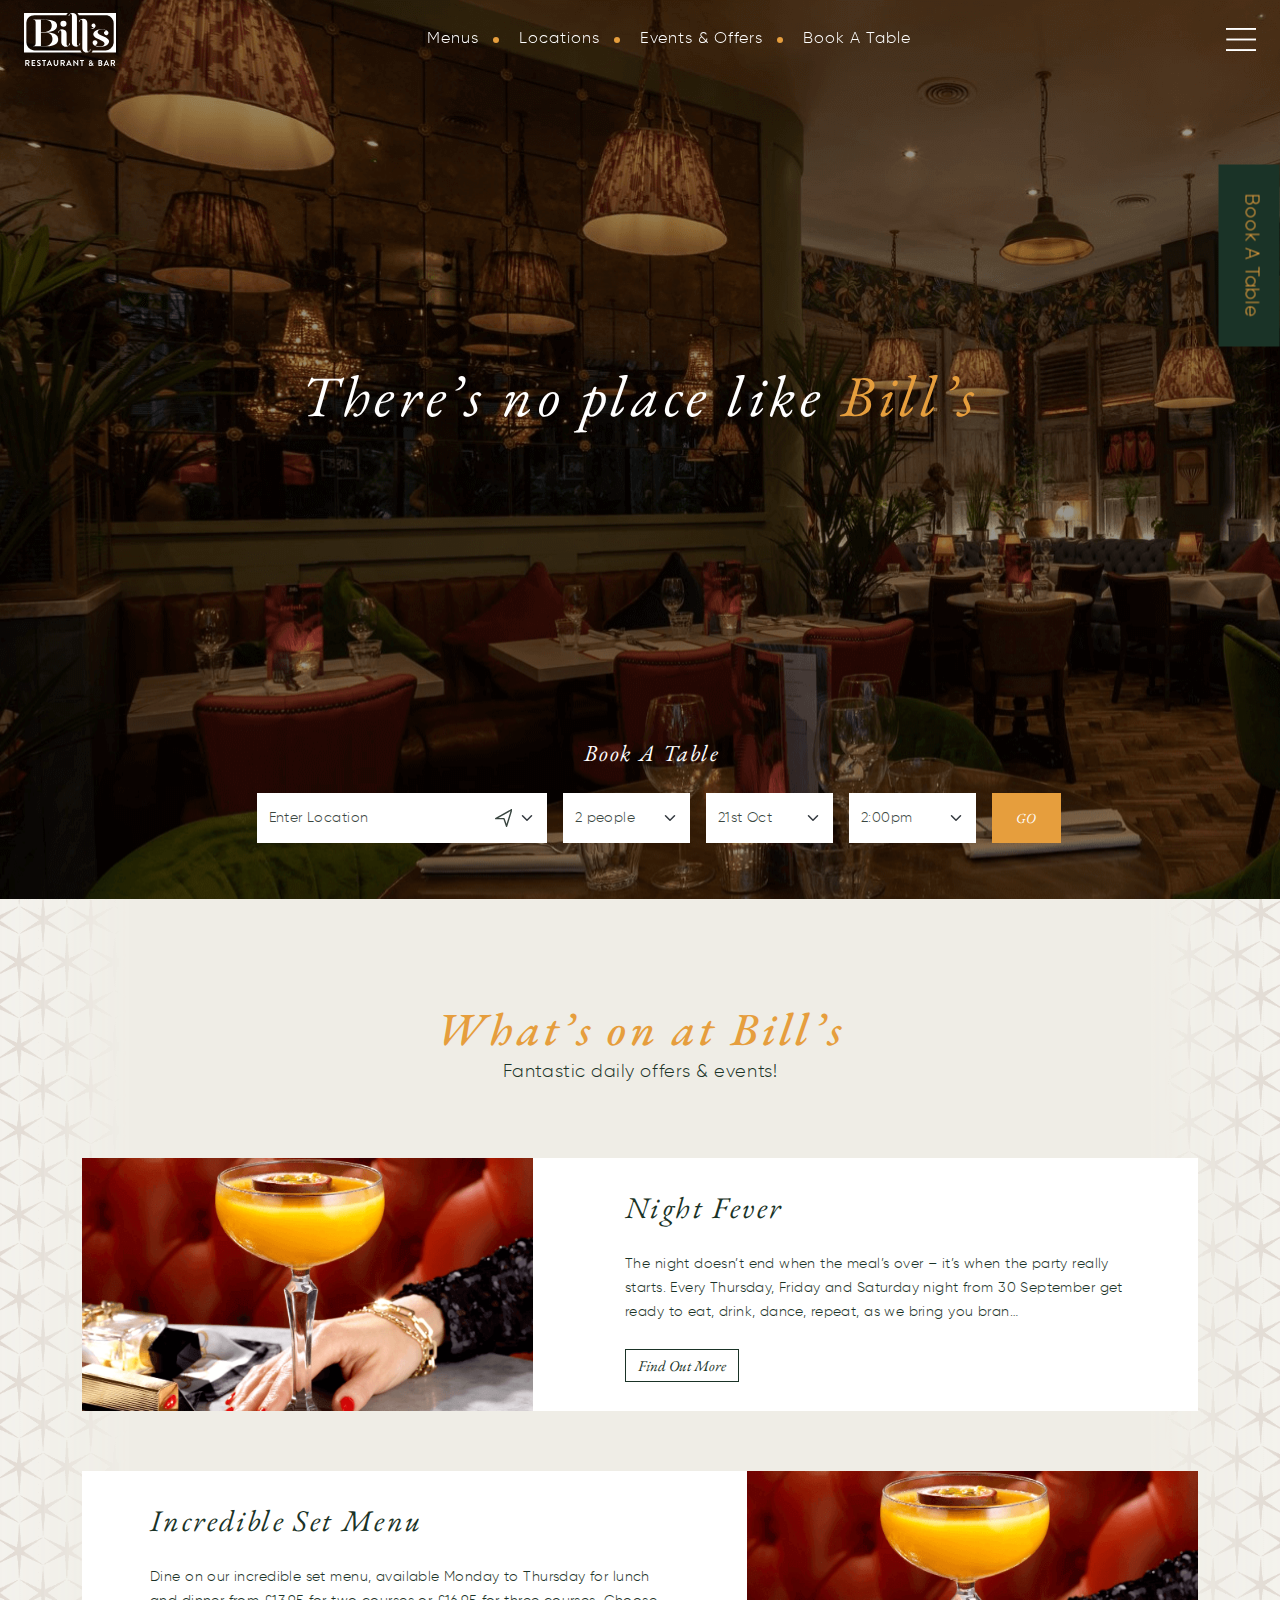
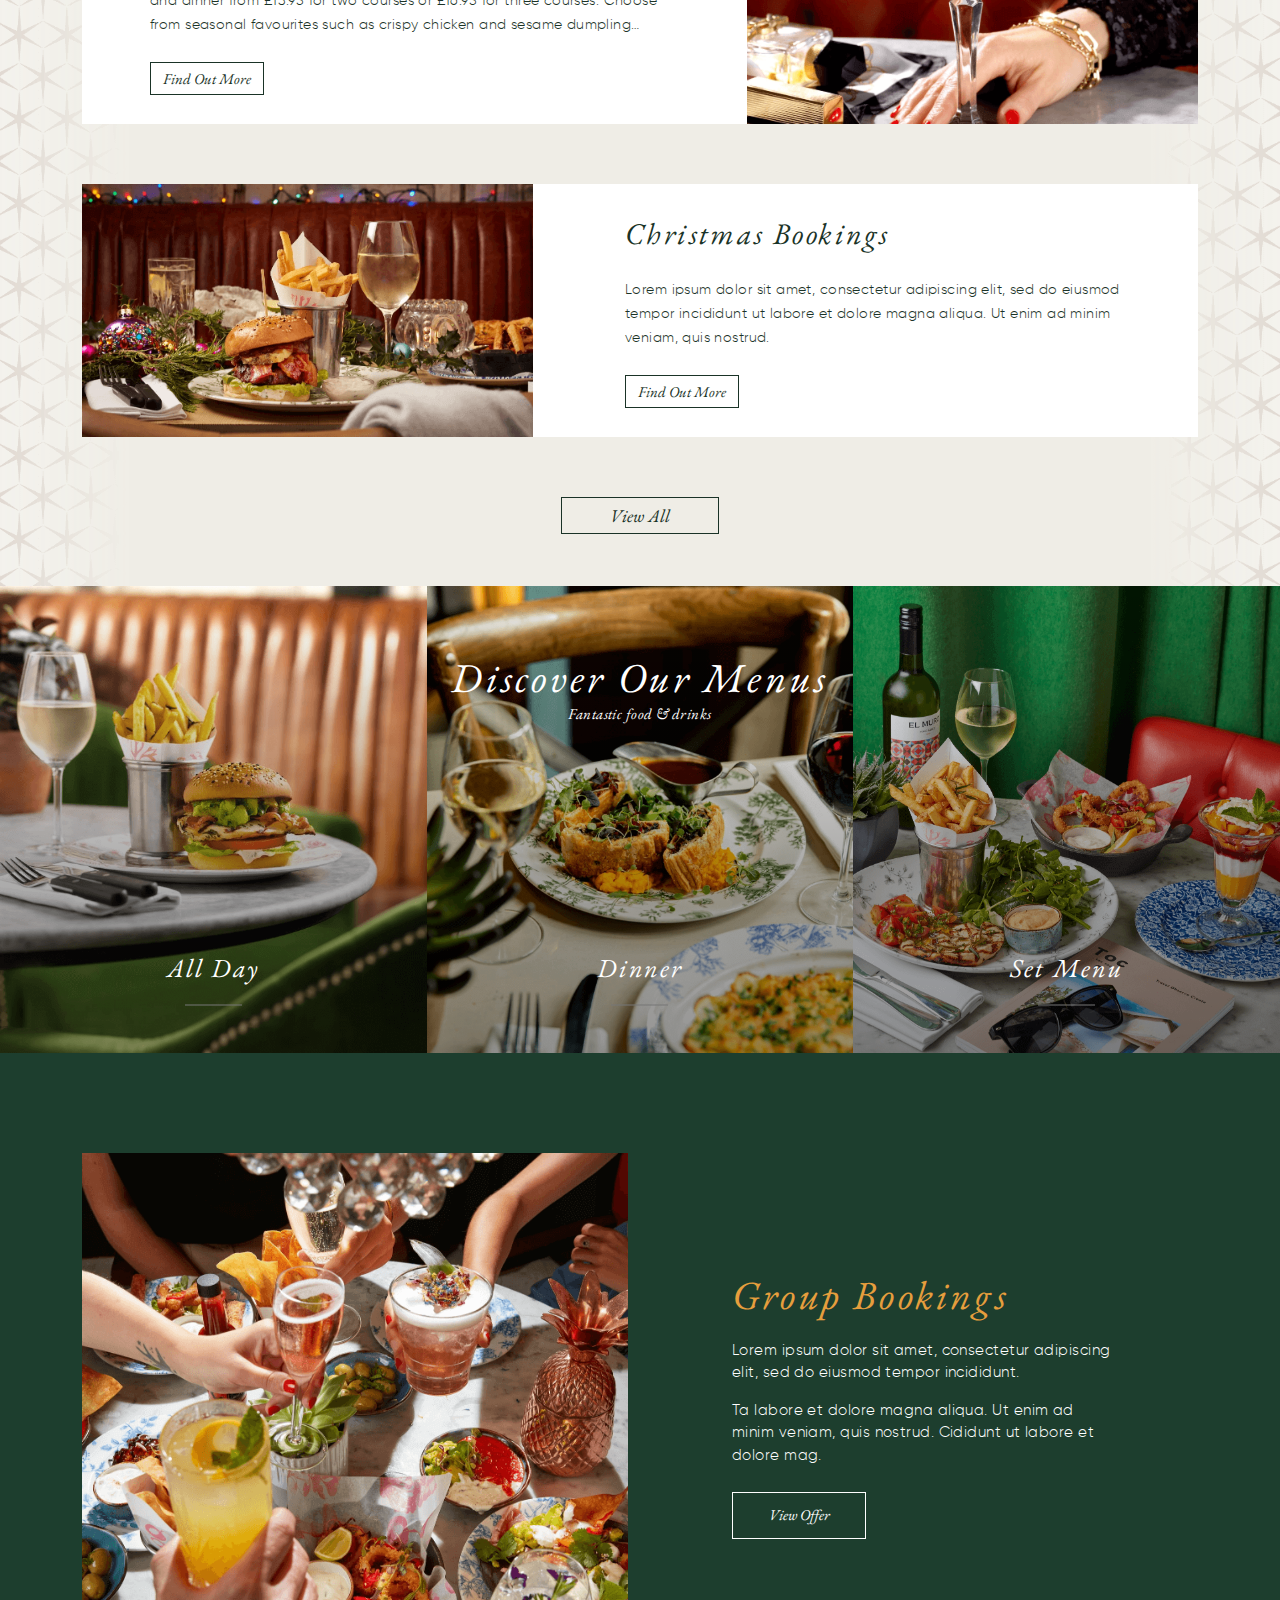
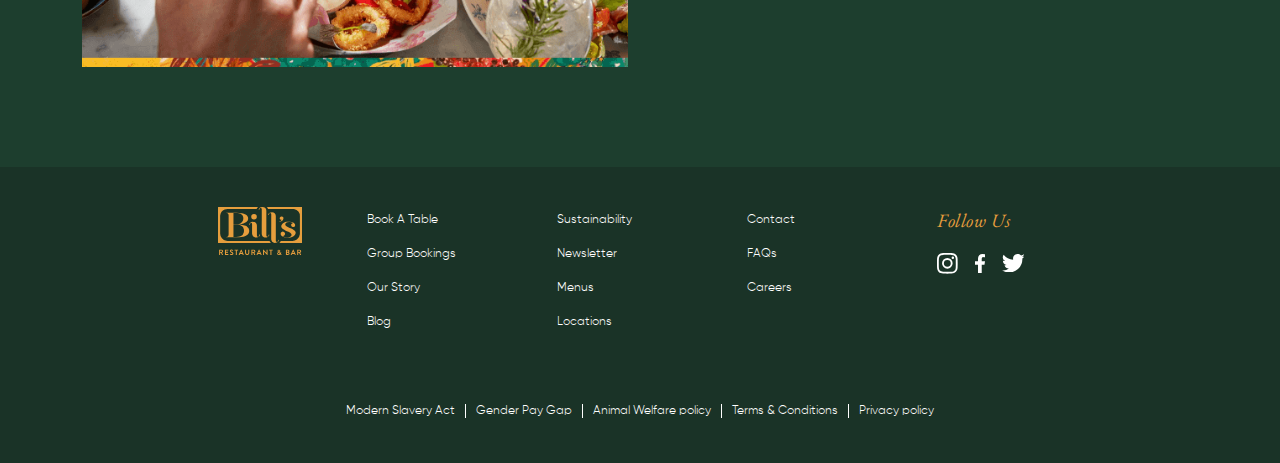
==== commit 9b60f942: "event -offer" ====
--- a/index.html
+++ b/index.html
@@ -26,7 +26,7 @@
 								<a class="navbar-brand" href="javascript:void(0)"><img src="images/logo-header.svg" alt="" /></a>
 								<ul class="custom-nav">
 									<li> <a href="javascript:void(0)">Menus</a></li>
-									<li> <a href="javascript:void(0)">Locations</a></li>
+									<li> <a href="javascript:void(0)" data-bs-toggle="modal" data-bs-target="#locations-popup">Locations</a></li>
 									<li> <a href="javascript:void(0)">Events &#38; Offers</a></li>
 									<li> <a href="javascript:void(0)">Book A Table</a></li>
 								</ul>
@@ -120,10 +120,10 @@
 				<div class="form-section">
 					<div class="title">Book A Table</div>
 					<div class="row justify-content-center align-items-center">
-						<div class="col-md-10">
+						<div class="col-12 col-sm-9 col-md-11 col-lg-9">
 							<form action="">
 								<div class="row justify-content-center align-items-center">
-									<div class="col-12 col-sm-4 col-md-4  col-lg-4">
+									<div class="col-12 col-sm-4 col-md-4  col-lg-5">
 										<div class="location-arrow">
 											<select class="form-select " aria-label="Default select example">
 												<option selected>Enter Location</option>
@@ -157,7 +157,7 @@
 											<option value="3">5:00pm</option>
 										</select>
 									</div>
-									<div class="col-12 col-md-2">
+									<div class="col-12 col-md-1">
 										<button type="button" class="btn btn-primary"><span>GO</span></button>
 									</div>
 								</div>
@@ -193,7 +193,7 @@
 										<div class="dec">
 											The night doesn’t end when the meal’s over – it’s when the party really starts. Every Thursday, Friday and Saturday night from 30 September get ready to eat, drink, dance, repeat, as we bring you bran…
 										</div>
-										<a class="btn" href="javascript:void(0)"><span>Find Out More</span></a>
+										<a class="btn" href="javascript:void(0)" data-bs-toggle="modal" data-bs-target="#promopopup"><span>Find Out More</span></a>
 									</div>
 								</div>
 							</div>
@@ -320,7 +320,7 @@
 		<div class="row justify-content-center">
 			<div class="col-12 col-sm-2 col-md-2 col-lg-2">
 				<div class="footer-logo">
-					<a href="javascript:void(0)">
+					<a href="index.html">
 						<img src="images/footer-logo.svg" alt="" />
 					</a>
 				</div>
@@ -446,12 +446,12 @@
       							  <label for="formGroupExampleInput" class="form-label">Location</label>
       							  <select class="form-select form-select-lg mb-3" aria-label=".form-select-lg example">
       							    <option selected>Bath</option>
-      							    <option value="1">- London</option>
-      							    <option value="2">Chiswick</option>
-      							    <option value="3">Clink Street</option>
-      							    <option value="4">Covent Garden</option>
-      							    <option value="5">Ealing</option>
-      							    <option value="6">Baker Street</option>
+      							    <option value="1" disabled>&nbsp; - London</option>
+      							    <option value="2">&nbsp;Chiswick</option>
+      							    <option value="3">&nbsp;Clink Street</option>
+      							    <option value="4">&nbsp;Covent Garden</option>
+      							    <option value="5">&nbsp;Ealing</option>
+      							    <option value="6">&nbsp;Baker Street</option>
       							  </select>
       							  <span class="bor-bottom"></span>
       							</div>
@@ -465,9 +465,78 @@
       	</div>
       </div>
       <div class="modal-footer">
-        <a href="javascript:void(0)"><img src="images/footer-logo.svg" alt="" /></a>
-        <p>For bookings of 8+ people please enquire here.</p>
-      </div>
+        <p>For bookings of 8+ people please enquire <a href="javascript:void(0)">here.</a></p>
+        <p>Powered By <a href="javascript:void(0)"><img src="images/opentable-official.svg" alt="" /></a></p>
+      </div>
+    </div>
+  </div>
+</div>
+
+
+<div class="modal fade promo-popup" id="promopopup" tabindex="-1" aria-labelledby="promopopupTitle"  aria-hidden="true">
+  <div class="modal-dialog modal-dialog-centered modal-dialog-scrollable modal-xl">
+    <div class="modal-content">
+      <div class="modal-header">
+        <button type="button" class="btn-close" data-bs-dismiss="modal" aria-label="Close">
+        </button>
+      </div>
+      <div class="modal-body">
+      	<div class="card">
+	      	<div class="continer">
+	      		<div class="row justify-content-center align-items-center">
+	      			<div class="col-12 col-sm-12 col-md-12 col-lg-12 col-xl-6">
+	      				<img src="images/chin-chin-img.png" alt="" />
+	      			</div>
+	      			<div class="col-12 col-sm-12 col-md-12 col-lg-12 col-xl-6">
+	      				<div class="inner">
+									<div class="title">Chin-Chin!</div>
+									<div class="dec">
+										<p>
+											Lorem ipsum dolor sit amet, consectetur adipiscing elit, sed do eiusmod tempor incididunt ut labore et dolore magna aliqua. Ut enim ad minim veniam, quis nostrud exercitation ullamco laboris nisi ut aliquip ex ea commodo consequat. Duis aute irure dolor in reprehenderit in voluptate velit esse cillum dolore eu fugiat nulla pariatur. Excepteur sint occaecat cu.
+										</p>
+									</div>
+									<a class="btn" href="javascript:void(0)"><span>Find Out More</span></a>
+								</div>
+	      			</div>
+	      		</div>
+	      	</div>
+      	</div>
+      </div>
+    
+    </div>
+  </div>
+</div>
+
+<div class="modal fade locations-popup" id="locations-popup" tabindex="-1" aria-labelledby="locations-popupTitle"  aria-hidden="true">
+  <div class="modal-dialog modal-dialog-centered modal-dialog-scrollable modal-xl">
+    <div class="modal-content">
+      <div class="modal-header">
+        <button type="button" class="btn-close" data-bs-dismiss="modal" aria-label="Close">
+        </button>
+      </div>
+      <div class="modal-body">
+      	<div class="card">
+	      	<div class="continer">
+	      		<div class="row justify-content-center align-items-center">
+	      			<div class="col-12 col-sm-12 col-md-12 col-lg-12 col-xl-6">
+	      				<img src="images/chin-chin-img.png" alt="" />
+	      			</div>
+	      			<div class="col-12 col-sm-12 col-md-12 col-lg-12 col-xl-6">
+	      				<div class="inner">
+									<div class="title">Chin-Chin!</div>
+									<div class="dec">
+										<p>
+											Lorem ipsum dolor sit amet, consectetur adipiscing elit, sed do eiusmod tempor incididunt ut labore et dolore magna aliqua. Ut enim ad minim veniam, quis nostrud exercitation ullamco laboris nisi ut aliquip ex ea commodo consequat. Duis aute irure dolor in reprehenderit in voluptate velit esse cillum dolore eu fugiat nulla pariatur. Excepteur sint occaecat cu.
+										</p>
+									</div>
+									<a class="btn" href="javascript:void(0)"><span>Find Out More</span></a>
+								</div>
+	      			</div>
+	      		</div>
+	      	</div>
+      	</div>
+      </div>
+    
     </div>
   </div>
 </div>
--- a/css/stylesheet.css
+++ b/css/stylesheet.css
@@ -8,6 +8,7 @@
 --gray-color:#394640;
 --bg-color:#efede6;
 --date-picker-old-color:#B5751E;
+--gray-bard-color:#757575;
     /* Font/text values */
 --font-family-eb-garamond:EB Garamond;
 --font-family-gilroy: Gilroy;
@@ -181,9 +182,12 @@
 	display: flex;
 }
 header ul.custom-nav li{
-	padding:0px 35px 0px;
+	padding:0px 20px 0px;
 	position: relative;
 
+}
+header ul.custom-nav li:nth-child(1) {
+    padding-left: 0;
 }
 header ul.custom-nav li:before{
 	content: '';
@@ -264,6 +268,7 @@
  	cursor: pointer;
  	background: none;
  	opacity: 0.9;
+  margin: 11px 10px 0px 0px;
  }
   header .offcanvas ul {
      text-align: center;
@@ -340,9 +345,9 @@
      left: 0;
      right: 0;
      margin: 0 auto;
-     width: 85px;
+     width: 55px;
      height: 1px;
-     background: #fff;
+     background:var(--white);
      opacity: 0.1;
  }
  header .offcanvas ul.social-section li {
@@ -490,6 +495,7 @@
 	outline-offset: 0;
 	border:none;
 	box-shadow: none;
+  color: var(--white);
 }
 .section-top .form-section button:hover, .section-top .form-section button:focus, .section-top .form-section button:active:focus{
 	outline: 0;
@@ -844,8 +850,8 @@
 	position: absolute;
 	bottom:-21px;
 	left: 0px;
-	border-bottom: 0.5px solid var(--white);
-	width: 50%;
+	border-bottom: 2px solid var(--gray-bard-color) ;
+	width: 57px;
 	height: 1px;
 	right: 0px;
 	margin: 0 auto;
@@ -853,17 +859,19 @@
 		-moz-transition: all 0.3s;
 	  -o-transition: all 0.3s;
 		transition: all 0.3s;
+    opacity: 0.5;
 }
 .discover-our-menus .dis-box:hover .inner .info a:after{
 	content: '';
 	position: absolute;
 	bottom:-21px;
 	left: 0px;
-	border-bottom: 0.5px solid var(--white);
+	border-bottom: 2px solid var(--white);
 	width:100%;
 	height: 1px;
 	right: 0px;
 	margin: 0 auto;
+  opacity: 0.5;
 }
 .group-booking{
 	background: var(--green-color);
@@ -871,7 +879,7 @@
 }
 .group-booking .inner .title{
 	letter-spacing: 3.2px;
-	color: #E69E3D;
+	color: var(--yellow-color);
 	opacity: 1;
 	font-size: 40px;
 	font-weight: 52px;
@@ -952,7 +960,7 @@
 }
 footer ul li a {
     letter-spacing: 0px;
-    color: #FFFFFF;
+    color: var(--white);
     opacity: 1;
     text-decoration: none;
     font-size: 12px;
@@ -971,7 +979,7 @@
 }
 footer .title{
 	letter-spacing:0.57px;
-	color: #E69E3D;
+	color:var(--yellow-color);
 	opacity: 1;
 	font-size: 19px;
 	font-weight: 25px;
@@ -1009,14 +1017,15 @@
     position: relative;
 }
 .location-arrow:before{
-	content: '';
-	position: absolute;
-	    right: 22px;
-    top: 12px;
-	background: url(../images/location-arrow-icon.svg);
-	background-repeat: no-repeat;
-	width: 30px;
-	height: 30px;
+      content: '';
+      position: absolute;
+      right: 35px;
+      top: 16px;
+      background: url(../images/location-arrow-icon.svg);
+      background-repeat: no-repeat;
+      width: 17px;
+      height: 18px;
+      background-size: cover;
 }
 .book-table-btn{
   position: fixed;
@@ -1043,6 +1052,14 @@
   background: var(--yellow-color);
   color:var(--white);
 }
+.inner-page .book-table-btn{
+  background: var(--yellow-color);
+  color:var(--gray-color);
+}
+.inner-page .book-table-btn:hover{
+  background: var(--black-light);
+  color:var(--white);
+}
 .book-table-popup .modal-dialog.modal-fullscreen {
     width: 99vw;
     margin: 10px auto 0;
@@ -1080,18 +1097,25 @@
     font-size: 16px;
     line-height: 22px;
 }
+.book-table-popup .modal-dialog.modal-fullscreen .modal-content .modal-footer p a{
+  color:var(--white);
+}
 .book-table-popup .modal-dialog.modal-fullscreen .row{
   height: 100%;
     /*min-height: calc(100vh - 7.5rem * 2 - 5.8125rem);*/
-    padding: 10% 0px 10px;
-}
+    padding: 4% 0px 10px;
+}
+/*.book-table-popup .modal-dialog.modal-fullscreen form{
+  height: 100%;
+    min-height: calc(100vh - 7.5rem * 2 - 5.8125rem);
+}*/
 .book-table-popup .modal-dialog.modal-fullscreen .modal-content label {
     letter-spacing: 1.52px;
     color: var(--white);
     opacity: 1;
     font-size: 19px;
     text-align: left;
-    padding: 0;
+    padding:0px 0px 22px 0px;
     margin: 0;
     font-weight: var(--font-weight-normal);
     font-style: var(--font-style-italic);
@@ -1112,8 +1136,7 @@
     appearance: none;
      background:var(--black-light) url("../images/arrow_down_icon.svg");
   background-repeat: no-repeat;
-    background-position-x: 103%;
-    background-position-y:7px;
+
     position: relative;
     letter-spacing: 2.32px;
     color:var(--white);
@@ -1123,6 +1146,21 @@
     font-family: var(--font-family-eb-garamond);
     font-size: 21px;
     padding-left: 0px;
+    background-position: right;
+    background-position-x: 105%;
+   /* background-repeat: no-repeat;
+        background-position: right;
+        padding-right: 0px;*/
+ /*       background-position-x: 105%;
+            background-position-y: 6px;*/
+}
+.book-table-popup .modal-dialog.modal-fullscreen .modal-content .date .form-control {
+  background:var(--black-light) url("../images/icon-feather-calendar.svg");
+  background-repeat: no-repeat;
+  background-position: right;
+}
+.book-table-popup .modal-dialog.modal-fullscreen .modal-content .mb-3 {
+    margin-bottom: 4px !important;
 }
 .book-table-popup .modal-dialog.modal-fullscreen .modal-content .mb-3 span.bor-bottom, .book-table-popup .modal-dialog.modal-fullscreen .modal-content .mb-3 span.bor-bottom{
   border-bottom:0.5px solid var(--white);
@@ -1147,7 +1185,7 @@
     width: 161px;
     border: 1px solid var(--white);
     height: 48px;
-    margin: 20px auto 0px ;
+    margin: 48px auto 0px;
     display: flex;
     justify-content: center;
     color: var(--white);
@@ -1167,7 +1205,323 @@
 }
 section.top-header {
     padding: 79px 0px 0px;
-}
+    background: url(../images/events-offers-banner.png);
+    background-repeat: no-repeat;
+    background-size: cover;
+    min-height: 682px;
+  position: relative;
+  margin-top: 79px;
+  background-position: center;
+}
+section.top-header .container{
+  position: relative;
+}
+section.top-header:before {
+    content: '';
+    position: absolute;
+    top: 0;
+    bottom: 0;
+    left: 0;
+    right: 0;
+    background: var(--black) 0% 0% no-repeat padding-box;
+    opacity: 0.4;
+}
+section.top-header .row {
+  min-height: calc(100vh - 7.5rem * 2 - 5.8125rem);
+}
+section.top-header h1{
+  color:var(--white);
+  opacity: 1;
+  letter-spacing: 4.64px;
+  font-weight: var(--font-weight-normal);
+  font-style: var(--font-style-italic);
+  font-family: var(--font-family-eb-garamond);
+  font-size: 58px;
+  text-align: center;
+}
+
+.section-top .form-section .col-12.col-sm-4.col-md-4.col-lg-5 {
+    width: 35.666667%;
+}
+.book-table-popup .modal-dialog.modal-fullscreen .modal-content .form-select option[disabled] {
+    color: var(--yellow-color);
+}
+.book-table-popup .modal-dialog.modal-fullscreen .modal-content .modal-body {
+    overflow: inherit;
+}
+.what-at-bill .card .inner .dec p {
+    padding: 0;
+    margin: 0;
+}
+
+
+.comm-form .form-select, .comm-form .form-control {
+    border-radius: 0px;
+    height:auto;
+    background: transparent;
+    border: none;
+    /*border-bottom: 1px solid var(--white);*/
+    width: 100% !important;
+    box-shadow: none;
+    outline: none;
+    -moz-appearance: none;
+    -webkit-appearance: none;
+    appearance: none;
+     background: url("../images/arrow_down_gray_icon.svg");
+  background-repeat: no-repeat;
+    background-position-x: 103%;
+    background-position-y:7px;
+    position: relative;
+    letter-spacing:1.32px;
+    color:var(--black-light);
+    opacity: 1;
+    font-weight: var(--font-weight-normal);
+    font-style: var(--font-style-italic);
+    font-family: var(--font-family-eb-garamond);
+    font-size:19px;
+    padding-left: 0px;
+    padding-top: 0px;
+    padding-bottom: 0px;
+        padding-bottom: 0px;
+        background-position: top right;
+        margin-bottom: 7px !important;
+}
+.comm-form .mb-3 span.bor-bottom, .comm-form .mb-3 span.bor-bottom{
+  border-bottom:0.5px solid var(--black-light);
+      width: 100%;
+      height: 1px;
+      display: block;
+}
+.comm-form .col-12 .mb-3.row .col-12 {
+    padding-right: 40px;
+}
+.comm-form .col-12 .mb-3.row .col-12:last-child {
+    padding-right:15px;
+}
+.comm-form .form-check input[type="radio"] {
+    width: 18px;
+    height: 18px;
+    border-color:var(--black-light);
+    background: transparent !important;
+}
+.comm-form .form-check {
+    margin-top: 8px;
+}
+.comm-form .form-check label.form-check-label {
+    letter-spacing: 1.44px;
+    color:var(--gray-color);
+    opacity: 1;
+    font-size: 18px;
+    font-weight: var(--font-weight-normal);
+    font-style: var(--font-style-italic);
+    font-family: var(--font-family-eb-garamond);
+}
+.comm-form .form-check input[type="radio"]:checked {
+    background: var(--gray-color) !important;
+    border-color: var(--gray-color) !important;
+    box-shadow: none;
+}
+.comm-form button.btn {
+    width: 121px;
+    height: 42px;
+    float: right;
+}
+.event-offers-section .box-section{
+  padding: 18px 0px;
+}
+.event-offers-section .box-section .large-box{
+    background:var(--yellow-color);
+    margin-bottom: 35px;
+    position: relative;
+}
+.event-offers-section .box-section .large-box:after {
+    content: '';
+    position: absolute;
+    bottom: 0px;
+    left: 0px;
+    width: 100%;
+    height: 4px;
+    background: url(../images/box-bottom-border.png);
+    background-position: center;
+    background-repeat: no-repeat;
+    background-size: cover;
+}
+.event-offers-section .box-section .large-box img {
+    z-index: 1;
+    position: relative;
+}
+.event-offers-section .box-section .large-box .inner {
+    padding: 0px 36px 0px 56px;
+}
+
+.event-offers-section .box-section .large-box .inner p {
+    color: var(--white);
+    letter-spacing: 0.42px;
+    font-size: 14px;
+    line-height: 24px;
+    padding: 0;
+    margin: 0;
+    font-weight: var(--font-weight-normal);
+}
+.event-offers-section .box-section .large-box .inner h2 {
+    font-size: 33px;
+    color: var(--white);
+    font-weight: var(--font-weight-normal);
+    font-style: var(--font-style-italic);
+    font-family: var(--font-family-eb-garamond);
+    letter-spacing: 2px;
+    padding: 0px 0px 25px;
+    margin: 0;
+}
+.event-offers-section .box-section .large-box .inner a.btn {
+    border-color: var(--white);
+    color: var(--white);
+    margin-top: 25px;
+}
+.event-offers-section .box-section .large-box .inner a.btn:hover, .event-offers-section .box-section .large-box .inner a.btn:focus, .event-offers-section .box-section .large-box .inner a.btn:active:focus {
+    border-color: var(--black-light);
+}
+.event-offers-section .box-section .box .inner {
+    padding: 34px 22px 34px 25px;
+    display: flex;
+    color: #fff;
+    flex-wrap: wrap;
+    position: relative;
+}
+.event-offers-section .box-section .box .inner:after{
+  content: '';
+  position: absolute;
+  bottom: 0px;
+  left: 0px;
+  width: 100%;
+  height:4px;
+  background: url(../images/box-bottom-border.png);
+  background-position: center;
+  background-repeat: no-repeat;
+  background-size: cover;
+}
+
+.event-offers-section .box-section .box .inner p {
+    color: var(--white);
+    letter-spacing: 0.36px;
+    font-size: 12px;
+    line-height: 22px;
+    padding: 0;
+    margin: 0;
+    font-weight: var(--font-weight-normal);
+        min-height: 110px;
+}
+.event-offers-section .box-section .box .inner .title {
+    font-size: 25px;
+    color: var(--white);
+    font-weight: var(--font-weight-normal);
+    font-style: var(--font-style-italic);
+    font-family: var(--font-family-eb-garamond);
+    letter-spacing: 2px;
+    padding: 0px 0px 15px;
+    margin: 0;
+}
+.event-offers-section .box-section .box .inner a.btn {
+    border-color: var(--white);
+    color: var(--white);
+    margin-top: 25px;
+}
+.event-offers-section .box-section .box .inner a.btn:hover, .event-offers-section .box-section .box .inner a.btn:focus, .event-offers-section .box-section .box .inner a.btn:active:focus {
+    border-color: var(--yellow-color);
+}
+.event-offers-section .box-section .box .inner a.btn:hover::before, .event-offers-section .box-section .box .inner a.btn:focus::before, .event-offers-section .box-section .box .inner a.btn:active:focus::before {
+    background: var(--yellow-color);
+}
+.event-offers-section .box-section .box{
+  background: var(--black-light);
+     min-height: 93%;
+  margin-bottom: 35px;
+}
+.event-offers-section .box-section .large .box p {
+    min-height: 69px;
+}
+
+
+.promo-popup .modal-header {
+    margin: 0;
+    padding: 0;
+    border: none;
+    position: relative;
+}
+.promo-popup .modal-content {
+    border-radius: 0px;
+}
+.promo-popup .modal-body {
+    padding: 0;
+    margin: 0;
+    overflow: inherit;
+}
+.promo-popup .modal-header button.btn-close {
+    position: absolute;
+    right: 12px;
+    top: 12px;
+    z-index: 1;
+    margin: 0;
+    padding: 0;
+    width: 20px;
+    height: 20px;
+}
+.promo-popup .modal-body .card {
+    border: none;
+    border-radius: 0px;
+}
+.promo-popup .modal-body .card .title {
+    letter-spacing: 2.8px;
+    color: var(--black-light);
+    opacity: 1;
+    line-height: 45px;
+    font-size: 35px;
+    font-weight: var(--font-weight-normal);
+    font-style: var(--font-style-italic);
+    font-family: var(--font-family-eb-garamond);
+}
+.promo-popup .modal-body .card .dec {
+    letter-spacing: 0.48px;
+    font-size: 16px;
+    color: var(--black-light);
+    line-height: 24px;
+    font-weight: var(--font-weight-normal);
+    padding: 20px 0px;
+}
+.promo-popup .modal-body .card .dec p {
+    margin: 0;
+    padding: 0;
+}
+.promo-popup .modal-body .card .inner {
+    padding:0px 19px 10px 24px;
+}
+.modal-header button.btn-close:hover, 
+.modal-header button.btn-close:focus{
+  outline: none;
+  border: none;
+  box-shadow: none;
+}
+.book-table-popup .modal-dialog.modal-fullscreen .modal-content .modal-footer p:last-child {
+    font-size: 11px;
+    line-height: 22px;
+    letter-spacing: 0.33px;
+        padding: 14px 0px;
+}
+.book-table-popup .modal-dialog.modal-fullscreen .modal-content .modal-footer p:last-child a{
+  margin-left: 10px;
+}
+.offcanvas .offcanvas-body {
+    overflow-y: inherit;
+}
+/* Chrome only: */
+@supports (-moz-appearance:none) {
+  .book-table-popup .modal-dialog.modal-fullscreen .modal-content .form-select, .book-table-popup .modal-dialog.modal-fullscreen .modal-content .form-control {
+    background-position-x: 100%;
+  }
+}
+
+
+
 /*label{margin-left: 20px;}*/
 
 /* Large desktops and laptops */
@@ -1177,6 +1531,23 @@
 	}
 
 }
+@media (max-width: 1388px) { 
+ .event-offers-section .box-section .large .box .inner .title {
+     padding-bottom: 6px;
+ }
+ .event-offers-section .box-section .large .box .inner {
+     padding: 16px 19px;
+ }
+ .event-offers-section .box-section .large .box {
+     min-height: 92%;
+ }
+ .event-offers-section .box-section .large .box p {
+     min-height: 69px;
+ }
+ .event-offers-section .box-section .large .box .inner a.btn {
+     margin-top: 10px;
+ }
+}
 @media (max-width: 1366px) { 
 	header .offcanvas ul.navbar-nav li a{
 		padding:5px 0;
@@ -1188,6 +1559,23 @@
 
 /* Landscape tablets and medium desktops */
 @media (min-width: 992px) and (max-width: 1199px) {
+    .promo-popup .modal-body .card img {
+        width: 100%;
+    }
+    .promo-popup .modal-body .card .inner {
+        padding: 20px 19px 30px 24px ;
+    }
+    .promo-popup .modal-header button.btn-close {
+        background-color: var(--white);
+        padding: 7px ;
+        opacity: 1;
+        border-radius: 0px;
+        top:0px;
+        right: 0px;
+    }
+  .section-top .form-section .col-12.col-sm-4.col-md-4.col-lg-5 {
+      width: 28.666667%;
+  }
 	header .offcanvas ul.navbar-nav li a{
 		font-size: 25px;
 		    padding: 0.5rem	0px;
@@ -1207,14 +1595,79 @@
   .book-table-popup .modal-dialog.modal-fullscreen .modal-content .form-select, .book-table-popup .modal-dialog.modal-fullscreen .modal-content .form-control{
     font-size: 14px;
   }
+  section.top-header {
+     background-position: center;
+     min-height: 572px;
+  }
+  section.top-header .row {
+      min-height: calc(100vh - 7.5rem * 2 - 11.813rem);
+  }
+  .event-offers-section .box-section .box .inner {
+      padding: 6px 16px;
+  }
+  .event-offers-section .box-section .box .inner .title {
+      font-size: 22px;
+      padding: 0;
+      margin: 0;
+  }
+  .event-offers-section .box-section .box .inner p{
+    min-height: 120px
+  }
+  .event-offers-section .box-section .large-box .inner {
+      padding: 0px 0px 0px 6px;
+  }
+  .event-offers-section .box-section .box {
+      min-height: 94%;
+  }
+  .event-offers-section .box-section .box .inner a.btn {
+      margin-top: 10px;
+  }
+  .event-offers-section .box-section .large-box .inner h2{
+      padding: 0px 0px 13px;
+  }
+  .event-offers-section .box-section .large-box .inner a.btn {
+      margin-top: 16px;
+  }
+  .event-offers-section .box-section .large .box .inner {
+      padding: 6px 16px;
+  }
+  .event-offers-section .box-section .large .box .inner .title {
+      padding-bottom: 0px;
+      font-size: 22px;
+  }
+  .event-offers-section .box-section .box .inner p{
+    line-height: 20px;
+  }
+  .event-offers-section .box-section .large .box p {
+      min-height: 69px;
+  }
+  .event-offers-section .box-section .large .box {
+      min-height: 91%;
+  }
 }
 
 /* Portrait tablets and small desktops */
 @media (min-width: 768px) and (max-width: 991px) {
-
-	header ul.custom-nav li {
+  promo-popup .modal-body .card img {
+          width: 100%;
+      }
+      .promo-popup .modal-body .card .inner {
+          padding: 20px 19px 30px 24px ;
+      }
+      .promo-popup .modal-header button.btn-close {
+          background-color: var(--white);
+          padding: 7px ;
+          opacity: 1;
+          border-radius: 0px;
+          top:0px;
+          right: 0px;
+      }
+  .section-top .form-section .col-12.col-sm-4.col-md-4.col-lg-5 {
+      width: 33.33333333%;
+  }
+/*	header ul.custom-nav li {
 	    padding: 0px 23px 0px;
-	}
+	}*/
 	header .offcanvas ul.navbar-nav li a{
 		font-size: 25px;
 		    padding: 0.5rem	0px;
@@ -1259,17 +1712,71 @@
 	   		padding-bottom: 10px;
 	   	}
       .book-table-popup .modal-dialog.modal-fullscreen .row {
-          padding-top: 18%;
+          padding-top: 7%;
           min-height: inherit;
       }
       .book-table-popup .modal-dialog.modal-fullscreen .modal-content .col-12{
         padding: 22px;
       }
+        .event-offers-section .box-section .large .box img{
+          width: 100%;
+        }
+        .event-offers-section .box-section .large .box p {
+            min-height: inherit;
+        }
+        .event-offers-section .box-section .large .box {
+            min-height: auto;
+        }
+        section.top-header{
+          min-height: 502px;
+        }
+        section.top-header .row {
+            min-height: calc(100vh - 7.5rem * 2 - 15.813rem);
+        }
+        .comm-form .col-12 .mb-3.row .col-12 {
+            padding-right: 15px;
+        }
+        .comm-form .form-check {
+            margin-top: 18px;
+        }
+        .comm-form button.btn {
+            margin-top: 14px;
+        }
+        .event-offers-section .box-section .large .box .inner {
+            padding: 34px 22px 34px 25px;
+        }
 }
 
 /* Landscape phones and portrait tablets */
 @media (max-width: 767px) {
-
+  .offcanvas .offcanvas-body {
+      overflow-y: auto;
+  }
+  promo-popup .modal-body .card img {
+          width: 100%;
+      }
+      .promo-popup .modal-body .card .inner {
+          padding: 20px 19px 30px 24px ;
+      }
+      .promo-popup .modal-header button.btn-close {
+          background-color: var(--white);
+          padding: 7px ;
+          opacity: 1;
+          border-radius: 0px;
+          top:0px;
+          right: 0px;
+      }
+      .promo-popup .modal-body {
+          padding: 0;
+          margin: 0;
+          overflow-y: auto;
+      }
+  .book-table-popup .modal-dialog.modal-fullscreen .modal-content .modal-body {
+      overflow-y: auto;
+  }
+  .section-top .form-section .col-12.col-sm-4.col-md-4.col-lg-5 {
+      width: 100%;
+  }
 	header ul.custom-nav{
 		display: none;
 	}
@@ -1345,19 +1852,60 @@
   }
   .book-table-popup .modal-dialog.modal-fullscreen .modal-content label{
     font-size: 16px;
+        padding-bottom: 4px ;
   }
   .book-table-popup .modal-dialog.modal-fullscreen .modal-content .form-select, .book-table-popup .modal-dialog.modal-fullscreen .modal-content .form-control{
     font-size: 14px;
   }
   .book-table-popup .modal-dialog.modal-fullscreen .modal-content .form-select, .book-table-popup .modal-dialog.modal-fullscreen .modal-content .form-control {
-    height: 37px;
+    height: auto;
+    /*background-position-x: 103%;*/
+    background-position-x: 100%;
     margin-bottom: 4px !important;
+}
+.book-table-popup .modal-dialog.modal-fullscreen .modal-content .mb-3 {
+     margin-bottom: 1rem !important; 
 }
   .book-table-popup .modal-dialog.modal-fullscreen .modal-content .modal-footer p{
     font-size: 12px;
   }
   .book-table-popup .modal-dialog.modal-fullscreen .modal-content .col-12 {
       padding: 0px 18px;
+  }
+  section.top-header h1{
+    font-size: 36px;
+  }
+  section.top-header{
+    min-height: 360px;
+  }
+  section.top-header .row {
+      min-height: 30vh;
+  }
+  .comm-form .col-12 .mb-3.row .col-12 {
+      padding-right: 15px;
+      margin: 10px 0px;
+  }
+  .comm-form button.btn {
+      float: left;
+      width: 100%;
+  }
+  .event-offers-section .box-section .large-box .inner {
+      padding: 36px 36px 36px 56px;
+  }
+  .event-offers-section .box-section .large .box p {
+      min-height: inherit;
+  }
+  .event-offers-section .box-section .large .box .inner {
+      padding: 34px 22px 34px 25px;
+  }
+  .event-offers-section .box-section .box .inner p{
+    min-height: inherit;
+  }
+  .event-offers-section .box-section .large .box .inner a.btn {
+      margin-top: 25px;
+  }
+  .event-offers-section .box-section .box {
+      min-height: inherit;
   }
 }
 
--- a/css/datepicker.css
+++ b/css/datepicker.css
@@ -490,9 +490,9 @@
   background-color: #ffffff;
   border: 1px solid #ccc;
   border: 1px solid rgba(0, 0, 0, 0.2);
-  -webkit-border-radius: 5px;
-  -moz-border-radius: 5px;
-  border-radius: 5px;
+  -webkit-border-radius: 0px;
+  -moz-border-radius: 0px;
+  border-radius: 0px;
   -webkit-box-shadow: 0 5px 10px rgba(0, 0, 0, 0.2);
   -moz-box-shadow: 0 5px 10px rgba(0, 0, 0, 0.2);
   box-shadow: 0 5px 10px rgba(0, 0, 0, 0.2);
